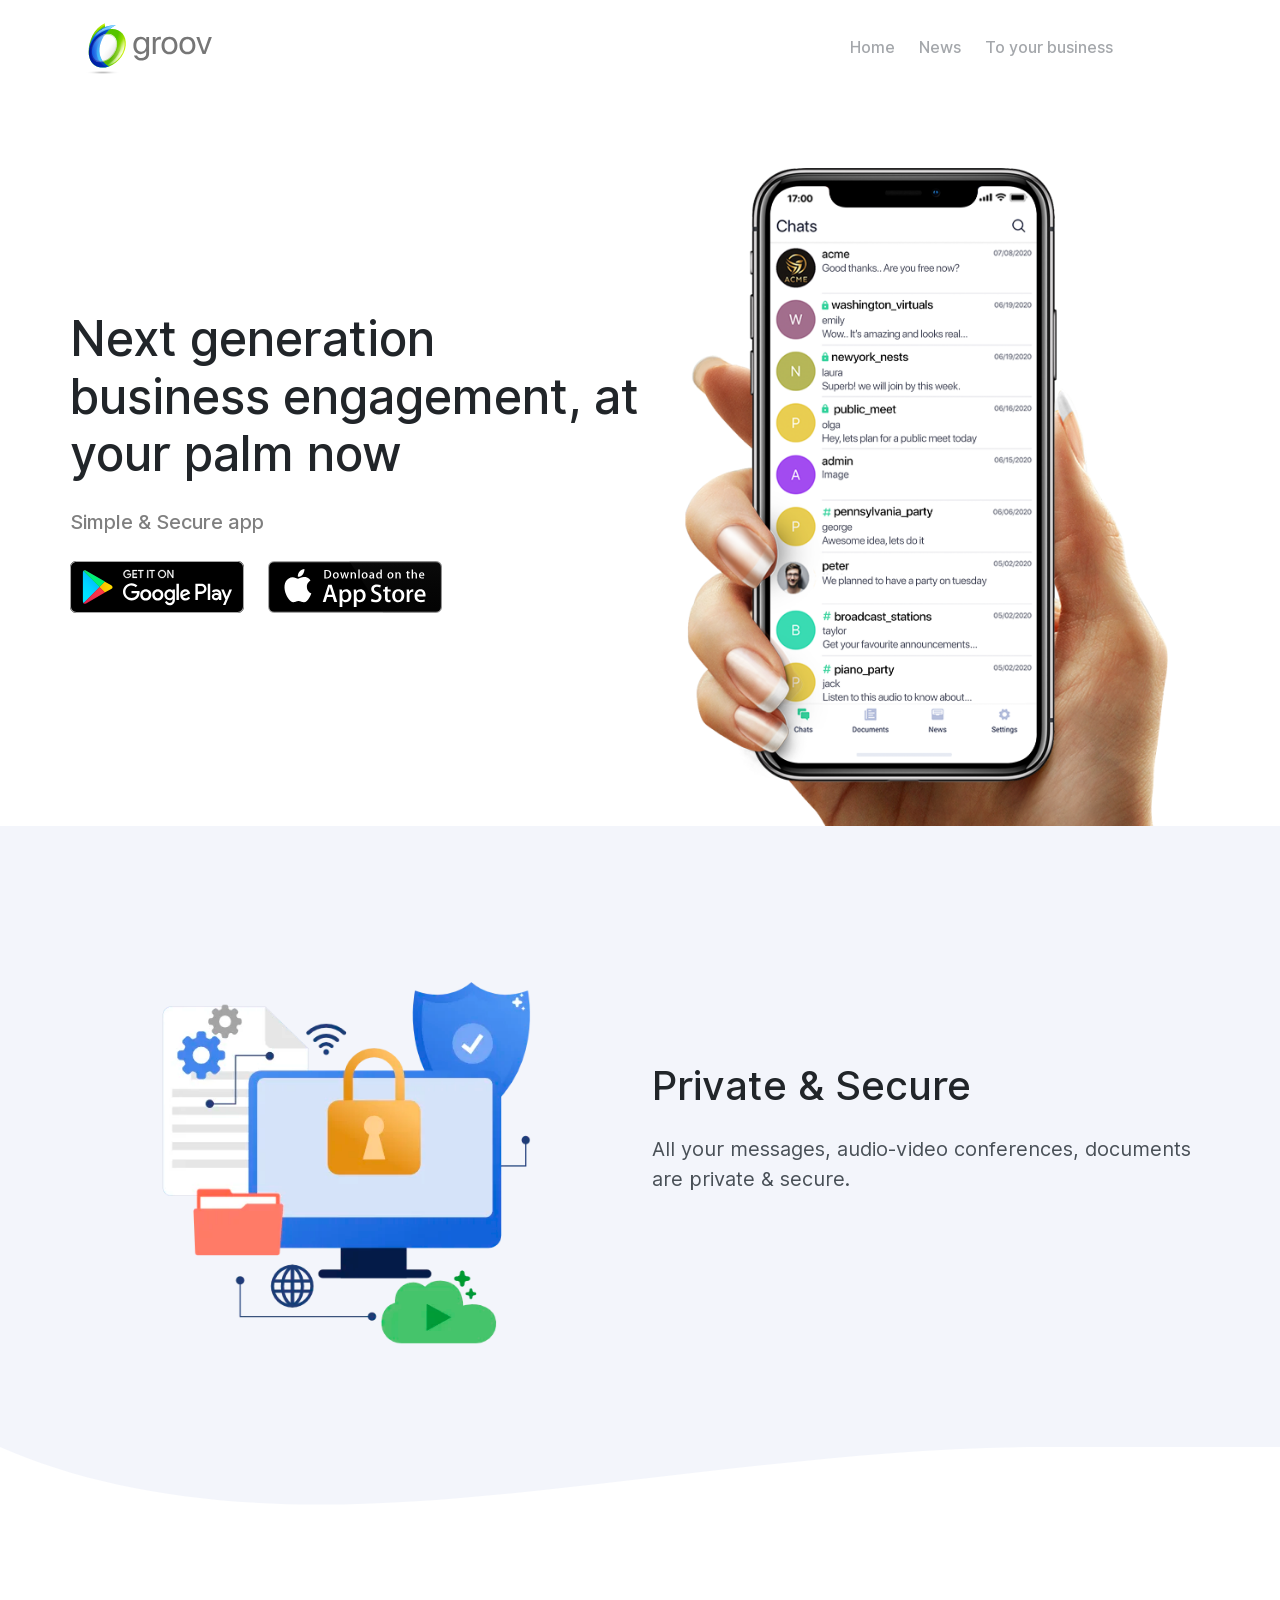
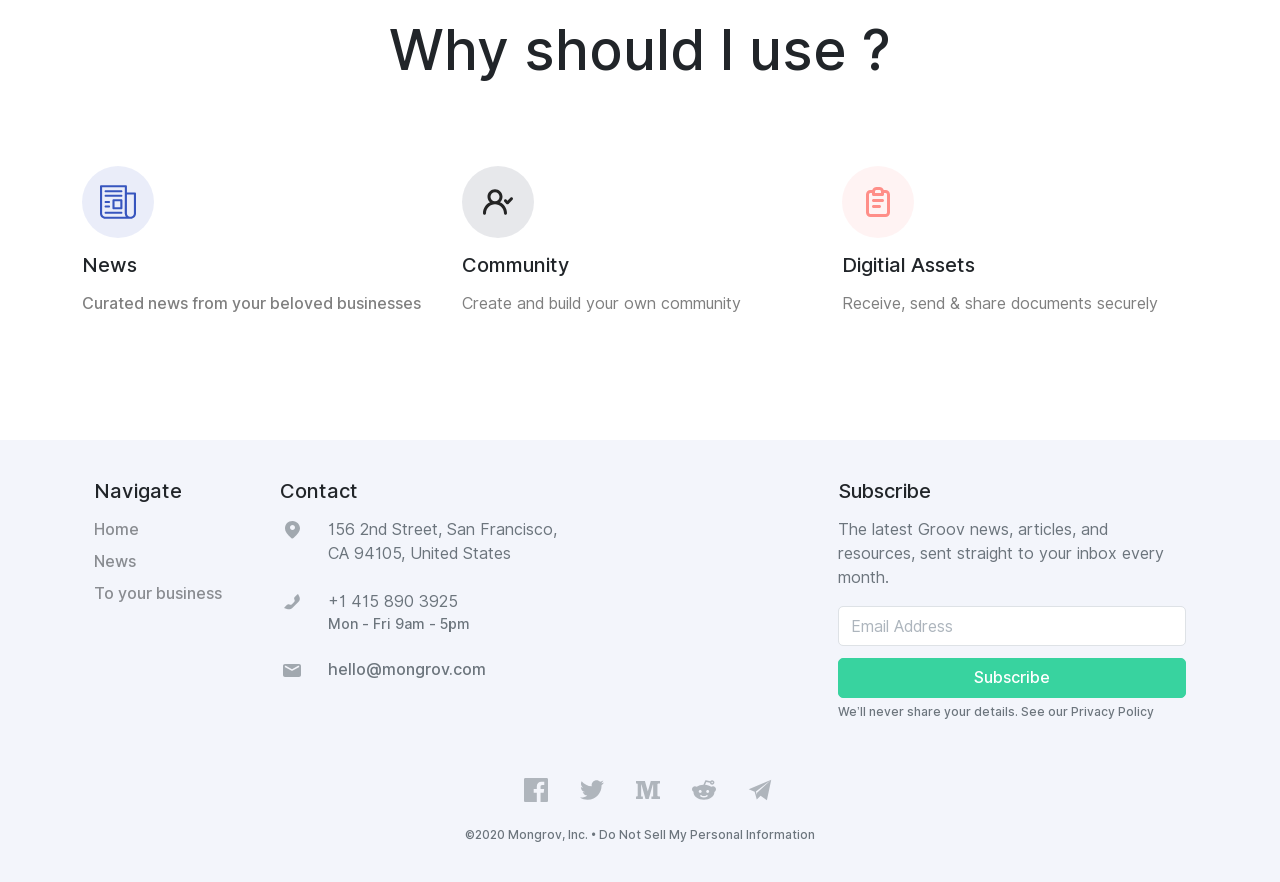
==== index.html @ e35ee46d "Index page - Digital identity and Curated News sec removed 2.Platfor menu changed to To your busines" ====
<!doctype html>
<html lang="en">

  <head>
    <meta charset="utf-8">
    <title>Groov - Home - Power of a safe collaboration space, at your palm now.</title>
    <meta name="viewport" content="width=device-width, initial-scale=1.0">
    <meta name="description" content="Securing your digital assets has never been simpler - Receive, send & share documents, certificates, points with peace of mind">
    <meta name="keywords" content="Personal productivity booster, digital identity, crypto wallet, messenger, security documents, document sharing, blockchain, todos, collaboration, tasks, sms, blockchain technology, messenger app, blockchain wallet, task manager, text app, to do list, message app, bitcoin blockchain, cryptocurrency, secure file sharing, to do list app, collaboration tools, todo list, blockchain app, increase productivity, document security, shared docs, file upload site, blockchain companies, blockchain transaction, blockchain ledger, blockchain tech, sms app, collaboration platform, messengers app, blockchain security, wallet, todo list app, blockchain development, secure document, blockchain platform, personal productivity" />

    <link href="assets/css/loaders/loader-typing.css" rel="stylesheet" type="text/css" media="all" />
    <!-- <link href="assets/css/theme-mobile-app.css" rel="stylesheet" type="text/css" media="all" /> -->
    <link href="assets/css/theme.css" rel="stylesheet" type="text/css" media="all" />
    <link rel="preload" as="font" href="assets/fonts/Inter-UI-upright.var.woff2" type="font/woff2" crossorigin="anonymous">
    <link rel="preload" as="font" href="assets/fonts/Inter-UI.var.woff2" type="font/woff2" crossorigin="anonymous">
    
    <link rel="icon" type="image/png" href="assets/img/groov/favicon.ico">
    <link rel="apple-touch-icon" sizes="180x180" href="assets/img/groov/apple-touch-icon.png">
    <link rel="icon" type="image/png" sizes="32x32" href="assets/img/groov/favicon-32x32.png">
    <link rel="icon" type="image/png" sizes="16x16" href="assets/img/groov/favicon-16x16.png">
    <link rel="icon" type="image/png" sizes="48x48" href="assets/img/groov/favicon-48x48.png">
    <link rel="apple-touch-icon" sizes="57x57" href="assets/img/groov/apple-icon-57x57.png">
    <link rel="apple-touch-icon" sizes="60x60" href="assets/img/groov/apple-icon-60x60.png">
    <link rel="apple-touch-icon" sizes="72x72" href="assets/img/groov/apple-icon-72x72.png">
    <link rel="apple-touch-icon" sizes="76x76" href="assets/img/groov/apple-icon-76x76.png">
    <link rel="apple-touch-icon" sizes="114x114" href="assets/img/groov/apple-icon-114x114.png">
    <link rel="apple-touch-icon" sizes="120x120" href="assets/img/groov/apple-icon-120x120.png">
    <link rel="apple-touch-icon" sizes="144x144" href="assets/img/groov/apple-icon-144x144.png">
    <link rel="apple-touch-icon" sizes="152x152" href="assets/img/groov/apple-icon-152x152.png">
    <link rel="apple-touch-icon" sizes="180x180" href="assets/img/groov/apple-icon-180x180.png">
    <link rel="icon" type="image/png" sizes="192x192"  href="assets/img/groov/android-icon-192x192.png">
    <link rel="icon" type="image/png" sizes="96x96" href="assets/img/groov/favicon-96x96.png">


  </head>
  
  <body>
    <div class="loader">
      <div class="loading-animation"></div>
    </div>
    <div class="navbar-container overflow-hidden ">
      <nav class="navbar navbar-expand-lg justify-content-between navbar-light border-bottom-0 bg-white" data-sticky="top">
        <div class="container">
          <div class="col flex-fill px-0 d-flex justify-content-between">
            <a class="navbar-brand mr-0 fade-page" href="index.html">
              <img src="assets/img/groov/logo.svg" alt="Groov" style="width: 130px;">
            </a>
            <button class="navbar-toggler" type="button" data-toggle="collapse" data-target=".navbar-collapse" aria-expanded="false" aria-label="Toggle navigation">
              <svg class="icon" width="24" height="24" viewBox="0 0 24 24" fill="none" xmlns="http://www.w3.org/2000/svg">
                <path d="M3 17C3 17.5523 3.44772 18 4 18H20C20.5523 18 21 17.5523 21 17V17C21 16.4477 20.5523 16 20 16H4C3.44772 16 3 16.4477 3 17V17ZM3 12C3 12.5523 3.44772 13 4 13H20C20.5523 13 21 12.5523 21 12V12C21 11.4477 20.5523 11 20 11H4C3.44772 11 3 11.4477 3 12V12ZM4 6C3.44772 6 3 6.44772 3 7V7C3 7.55228 3.44772 8 4 8H20C20.5523 8 21 7.55228 21 7V7C21 6.44772 20.5523 6 20 6H4Z"
                fill="#212529" />
              </svg>
            </button>
          </div>
          <div class="collapse navbar-collapse col px-0 px-lg-2 flex-fill">
            <div class="py-2 py-lg-0">
              <ul class="navbar-nav pl-0 pl-md-7 ml-0 ml-md-7">
                <li class="nav-item dropdown">
                  <a href="index.html" class="nav-link dropdown-toggle" data-toggle="dropdown-grid" aria-expanded="false" aria-haspopup="true">Home</a>
                </li>
                <li class="nav-item dropdown">
                  <a href="news.html" class="nav-link dropdown-toggle" data-toggle="dropdown-grid" aria-expanded="false" aria-haspopup="true">News</a>
                </li>
                
                <li class="nav-item dropdown">
                  <a href="https://mongrov.com/" class="nav-link dropdown-toggle" data-toggle="dropdown-grid" aria-expanded="false" aria-haspopup="true">To your business</a>
                </li>
              </ul>
            </div>
          </div>
        </div>
      </nav>
    </div>

    <section class="pb-0 pt-5 pt-lg-6 overflow-hidden">
      <div class="container">
        <div class="row align-items-center justify-content-between text-center text-md-left">
          <div class="col-lg-6 pb-6 px-md-6 px-lg-0">
            <h1 class="fs-3rem">Next generation business engagement, at your palm now</h1>
            <h5 class="text-black-50">Simple & Secure app</h5>
            <div class="row mt-3 play-appstore-cont justify-content-md-start justify-content-center">
                <a class="col-lg-4 col-sm-5 col-5 d-block float-left" href="https://play.google.com/store/apps/details?id=com.mongrov.groov" target="_blank" rel="noopener">
                  <img src="assets/img/groov/google-play-badge.svg" alt="Playstore" title="Playstore">
                </a>
                <a class="col-lg-4 col-sm-5 col-5 d-block float-left" href="https://apps.apple.com/us/app/groov-from-mongrov/id1441249510" target="_blank" rel="noopener">
                  <img src="assets/img/groov/app-store-badge.svg" alt="Appstore" title="Appstore">
                </a>
              </div>
            <!-- <a href="#waiting-list" class="btn btn-primary btn-lg mt-3">Join our waiting list</a> -->
            <!-- <div class="d-flex mt-4">
              <a data-fancybox href="https://www.youtube.com/watch?v=PJj_hZ68uts" class="d-flex align-items-center">
                <span class="btn btn-primary btn-round btn-sm">
                  <svg class="icon" width="24px" height="24px" viewBox="0 0 24 24" version="1.1" xmlns="http://www.w3.org/2000/svg" xmlns:xlink="http://www.w3.org/1999/xlink">
                    <title>Icon For Play</title>
                    <g stroke="none" stroke-width="1" fill="none" fill-rule="evenodd">
                      <rect opacity="0" x="0" y="0" width="24" height="24"></rect>
                      <path d="M9.82866499,18.2771971 L16.5693679,12.3976203 C16.7774696,12.2161036 16.7990211,11.9002555 16.6175044,11.6921539 C16.6029128,11.6754252 16.5872233,11.6596867 16.5705402,11.6450431 L9.82983723,5.72838979 C9.62230202,5.54622572 9.30638833,5.56679309 9.12422426,5.7743283 C9.04415337,5.86555116 9,5.98278612 9,6.10416552 L9,17.9003957 C9,18.1765381 9.22385763,18.4003957 9.5,18.4003957 C9.62084305,18.4003957 9.73759731,18.3566309 9.82866499,18.2771971 Z"
                      fill="#000000"></path>
                    </g>
                  </svg>
                </span>
                <span class="text-small ml-2 text-green">Watch the video</span>
              </a>
            </div> -->
          </div>
          <div class="col-lg-6">
            <div class="row justify-content-center">
              <div class="col-lg-12 col-12 mt-4 mt-lg-0 px-md-4 px-0">
                <img src="assets/img/groov/mobile-app-1.png" alt="Image" data-aos="fade-left">
              </div>
            </div>
          </div>
        </div>
      </div>
    </section>

    <section class="bg-primary-alt has-divider">
      <div class="container">
        <div class="row justify-content-between align-items-center ">
          <!-- Order-2 interchanged -->
          <div class="col-lg-6 col-md-12 order-sm-1">
            <div class="text-center text-lg-left text-md-left">
              <h3 class="h1">Private &amp; Secure</h3>
              <p class="lead">All your messages, audio-video conferences, documents are private & secure.</p>
            </div>
  
          </div>
          <!-- Order-2 interchanged -->
  
          <!-- Order-1 interchanged -->
          <div class="col-lg-6 order-0 aos-init aos-animate" data-aos="fade-right">
            <div class="row justify-content-center">
              <div class="col-lg-11 mb-4 mb-lg-0 mt-4">
                <img src="assets/img/groov/private-secure.webp" alt="Image">
              </div>
            </div>
          </div>
          <!-- Order-1 interchanged -->
        </div>
      </div>
      <div class="divider">
        <svg class="bg-primary-1" width="100%" height="100%" version="1.1" viewbox="0 0 100 100" xmlns="http://www.w3.org/2000/svg" xmlns:xlink="http://www.w3.org/1999/xlink" preserveAspectRatio="none">
          <path d="M0,0 C6.83050094,50 15.1638343,75 25,75 C41.4957514,75 62.4956597,0 81.2456597,0 C93.7456597,0 99.9971065,0 100,0 L100,100 L0,100" fill="#ffffff"></path>
        </svg>
      </div>
    </section>

    
    <section class="overflow-hidden">
      <div class="container">
        <h2 class="display-4 mx-xl-6 text-center">Why should I use ? </h2>
        <div class="row mt-4 pt-5 text-center text-md-left">
            <a href="news.html" class="col-md-4 mb-2" data-aos="fade-up" data-aos-delay="300">
                    <div class="icon-round m-auto ml-md-0 icon bg-primary">
                      <svg class="icon" width="58" height="58" id="Capa_1" enable-background="new 0 0 512 512"  viewBox="0 0 512 512"  xmlns="http://www.w3.org/2000/svg"><g><path d="m497 121h-114v-89c0-8.284-6.716-15-15-15h-353c-8.284 0-15 6.716-15 15v388c0 41.355 33.645 75 75 75h362c41.355 0 75-33.645 75-75v-284c0-8.284-6.716-15-15-15zm-422 344c-24.813 0-45-20.187-45-45v-373h323c0 396.466-.189 374.424.344 380.077 1.304 13.906 6.49 27.019 14.691 37.923zm407-45c0 24.813-20.187 45-45 45-3.366 0-5.695 0-9 0-24.813 0-45-20.187-45-45v-269h99z"/><path d="m304 89h-224c-8.284 0-15 6.716-15 15s6.716 15 15 15h224c8.284 0 15-6.716 15-15s-6.716-15-15-15z"/><path d="m304 153h-224c-8.284 0-15 6.716-15 15s6.716 15 15 15h224c8.284 0 15-6.716 15-15s-6.716-15-15-15z"/><path d="m304 393h-224c-8.284 0-15 6.716-15 15s6.716 15 15 15h224c8.284 0 15-6.716 15-15s-6.716-15-15-15z"/><path d="m304 217h-112c-8.284 0-15 6.716-15 15v112c0 8.284 6.716 15 15 15h112c8.284 0 15-6.716 15-15v-112c0-8.284-6.716-15-15-15zm-15 112h-82v-82h82z"/><path d="m80 271h48c8.284 0 15-6.716 15-15s-6.716-15-15-15h-48c-8.284 0-15 6.716-15 15s6.716 15 15 15z"/><path d="m80 335h48c8.284 0 15-6.716 15-15s-6.716-15-15-15h-48c-8.284 0-15 6.716-15 15s6.716 15 15 15z"/></g></svg>
                    </div>
                    <h5 class="mt-2">News</h5>
                    <p class="text-black-50">
                      Curated news from your beloved businesses
                    </p>
            </a>
          <div class="col-md-4 mb-2" data-aos="fade-up" data-aos-delay="100">
            <div class="icon-round  m-auto ml-md-0 icon bg-primary-3">
                <svg class="icon" width="58" height="58" viewBox="0 0 24 24" version="1.1" xmlns="http://www.w3.org/2000/svg" xmlns:xlink="http://www.w3.org/1999/xlink" xml:space="preserve" xmlns:serif="http://www.serif.com/" style="fill-rule:evenodd;clip-rule:evenodd;stroke-linejoin:round;stroke-miterlimit:1.41421;">
                    <path d="M13.3,12.22C14.379,11.286 15,9.927 15,8.5C15,5.757 12.743,3.5 10,3.5C7.257,3.5 5,5.757 5,8.5C5,9.927 5.621,11.286 6.7,12.22C3.846,13.512 2.003,16.367 2,19.5C2,20.049 2.451,20.5 3,20.5C3.549,20.5 4,20.049 4,19.5C4,16.208 6.708,13.5 10,13.5C13.292,13.5 16,16.208 16,19.5C16,20.049 16.451,20.5 17,20.5C17.549,20.5 18,20.049 18,19.5C17.997,16.367 16.154,13.512 13.3,12.22ZM10,11.5C8.354,11.5 7,10.146 7,8.5C7,6.854 8.354,5.5 10,5.5C11.646,5.5 13,6.854 13,8.5C13,10.146 11.646,11.5 10,11.5ZM21.71,9.13C21.522,8.941 21.267,8.834 21,8.834C20.733,8.834 20.478,8.941 20.29,9.13L18.29,11.13L17.67,10.5C17.482,10.311 17.227,10.204 16.96,10.204C16.693,10.204 16.438,10.311 16.25,10.5C15.865,10.887 15.865,11.523 16.25,11.91L17.59,13.25C17.977,13.635 18.613,13.635 19,13.25L21.67,10.58C21.881,10.39 22.002,10.12 22.002,9.836C22.002,9.571 21.897,9.317 21.71,9.13Z" style="fill:rgb(36, 36, 36);fill-rule:nonzero;"></path>
                  </svg>
            </div>
            <h5 class="mt-2">Community</h5>
            <p class="text-black-50">
                Create and build your own community
            </p>
          </div>
          <div class="col-md-4 mb-2" data-aos="fade-up" data-aos-delay="200">
            <div class="icon-round m-auto ml-md-0 icon bg-primary-2">
              <svg class="icon" width="58" height="58" viewBox="0 0 24 24" version="1.1" xmlns="http://www.w3.org/2000/svg" xmlns:xlink="http://www.w3.org/1999/xlink" xml:space="preserve" xmlns:serif="http://www.serif.com/" style="fill-rule:evenodd;clip-rule:evenodd;stroke-linejoin:round;stroke-miterlimit:1.41421;">
                <path d="M13,14L9,14C8.451,14 8,14.451 8,15C8,15.549 8.451,16 9,16L13,16C13.549,16 14,15.549 14,15C14,14.451 13.549,14 13,14ZM17,4L15.82,4C15.398,2.807 14.265,2.004 13,2L11,2C9.735,2.004 8.602,2.807 8.18,4L7,4C5.354,4 4,5.354 4,7L4,19C4,20.646 5.354,22 7,22L17,22C18.646,22 20,20.646 20,19L20,7C20,5.354 18.646,4 17,4ZM10,5C10,4.451 10.451,4 11,4L13,4C13.549,4 14,4.451 14,5L14,6L10,6L10,5ZM18,19C18,19.549 17.549,20 17,20L7,20C6.451,20 6,19.549 6,19L6,7C6,6.451 6.451,6 7,6L8,6L8,7C8,7.549 8.451,8 9,8L15,8C15.549,8 16,7.549 16,7L16,6L17,6C17.549,6 18,6.451 18,7L18,19ZM15,10L9,10C8.451,10 8,10.451 8,11C8,11.549 8.451,12 9,12L15,12C15.549,12 16,11.549 16,11C16,10.451 15.549,10 15,10Z" style="fill:#FF8E88; fill-rule: nonzero"></path>
              </svg>
            </div>
            <h5 class="mt-2">Digitial Assets</h5>
            <p class="text-black-50">
                Receive, send & share documents securely
            </p>
          </div>
          
        </div>
      </div>
     
    </section>

    <footer class="pb-4 pt-4 bg-primary-alt text-secondary" id="footer">
      <div class="container">
        <div class="row mb-5 mx-auto">
          <div class="col-12 col-lg-3 col-xl-2 mb-4 col-md-6">
            <h5 class="text-dark">Navigate</h5>
            <ul class="nav flex-column">
              <li class="nav-item">
                <a href="index.html" class="nav-link">Home</a>
              </li>
              <li class="nav-item">
                <a href="news.html" class="nav-link">News</a>
              </li>
              <li class="nav-item">
                <a href="https://mongrov.com/" class="nav-link">To your business</a>
              </li>
              
            </ul>
          </div>
          <div class="col-12 col-lg-6 col-md-6 text-justify">
            <h5 class="text-dark">Contact</h5>
            <ul class="list-unstyled">
              <li class="mb-3 d-flex">
                <svg class="icon bg-secondary opacity-60" width="24px" height="24px" viewBox="0 0 24 24" version="1.1" xmlns="http://www.w3.org/2000/svg" xmlns:xlink="http://www.w3.org/1999/xlink">
                  <title>Icon For Marker#1</title>
                  <g stroke="none" stroke-width="1" fill="none" fill-rule="evenodd">
                    <rect opacity="0" x="0" y="0" width="24" height="24"></rect>
                    <path d="M5,10.5 C5,6 8,3 12.5,3 C17,3 20,6.75 20,10.5 C20,12.8325623 17.8236613,16.03566 13.470984,20.1092932 C12.9154018,20.6292577 12.0585054,20.6508331 11.4774555,20.1594925 C7.15915182,16.5078313 5,13.2880005 5,10.5 Z M12.5,12 C13.8807119,12 15,10.8807119 15,9.5 C15,8.11928813 13.8807119,7 12.5,7 C11.1192881,7 10,8.11928813 10,9.5 C10,10.8807119 11.1192881,12 12.5,12 Z" fill="#ff0000" fill-rule="nonzero"></path>
                  </g>
                </svg>
                <div class="ml-3">
                  <span>156 2nd Street, San Francisco,<br>
                    CA 94105, United States</span>
                </div>
              </li>
              <li class="mb-3 d-flex">
                <svg class="icon bg-secondary opacity-60" width="24px" height="24px" viewBox="0 0 24 24" version="1.1" xmlns="http://www.w3.org/2000/svg" xmlns:xlink="http://www.w3.org/1999/xlink">
                  <title>Icon For Call#1</title>
                  <g stroke="none" stroke-width="1" fill="none" fill-rule="evenodd">
                    <rect opacity="0" x="0" y="0" width="24" height="24"></rect>
                    <path d="M11.914857,14.1427403 L14.1188827,11.9387145 C14.7276032,11.329994 14.8785122,10.4000511 14.4935235,9.63007378 L14.3686433,9.38031323 C13.9836546,8.61033591 14.1345636,7.680393 14.7432841,7.07167248 L17.4760882,4.33886839 C17.6713503,4.14360624 17.9879328,4.14360624 18.183195,4.33886839 C18.2211956,4.37686904 18.2528214,4.42074752 18.2768552,4.46881498 L19.3808309,6.67676638 C20.2253855,8.3658756 19.8943345,10.4059034 18.5589765,11.7412615 L12.560151,17.740087 C11.1066115,19.1936265 8.95659008,19.7011777 7.00646221,19.0511351 L4.5919826,18.2463085 C4.33001094,18.1589846 4.18843095,17.8758246 4.27575484,17.613853 C4.30030124,17.5402138 4.34165566,17.4733009 4.39654309,17.4184135 L7.04781491,14.7671417 C7.65653544,14.1584211 8.58647835,14.0075122 9.35645567,14.3925008 L9.60621621,14.5173811 C10.3761935,14.9023698 11.3061364,14.7514608 11.914857,14.1427403 Z" fill="#000000"></path>
                  </g>
                </svg>
                <div class="ml-3">
                  <span>+1 415 890 3925</span>
                  <span class="d-block text-small">Mon - Fri 9am - 5pm</span>
                </div>
              </li>
              <li class="mb-3 d-flex">
                <svg class="icon bg-secondary opacity-60" width="24px" height="24px" viewBox="0 0 24 24" version="1.1" xmlns="http://www.w3.org/2000/svg" xmlns:xlink="http://www.w3.org/1999/xlink">
                  <title>Icon For Mail</title>
                  <g stroke="none" stroke-width="1" fill="none" fill-rule="evenodd">
                    <rect opacity="0" x="0" y="0" width="24" height="24"></rect>
                    <path d="M5,6 L19,6 C20.1045695,6 21,6.8954305 21,8 L21,17 C21,18.1045695 20.1045695,19 19,19 L5,19 C3.8954305,19 3,18.1045695 3,17 L3,8 C3,6.8954305 3.8954305,6 5,6 Z M18.1444251,7.83964668 L12,11.1481833 L5.85557487,7.83964668 C5.4908718,7.6432681 5.03602525,7.77972206 4.83964668,8.14442513 C4.6432681,8.5091282 4.77972206,8.96397475 5.14442513,9.16035332 L11.6444251,12.6603533 C11.8664074,12.7798822 12.1335926,12.7798822 12.3555749,12.6603533 L18.8555749,9.16035332 C19.2202779,8.96397475 19.3567319,8.5091282 19.1603533,8.14442513 C18.9639747,7.77972206 18.5091282,7.6432681 18.1444251,7.83964668 Z" fill="#000000"></path>
                  </g>
                </svg>
                <div class="ml-3">
                  <a href="mailto:hello@mongrov.com" class="text-secondary">hello@mongrov.com</a>
                </div>
              </li>
            </ul>
          </div>
          <div class="col-lg-5 col-md-6 col-xl-4 mt-3 mt-lg-0">
            <h5 class="text-dark">Subscribe</h5>
            <p>The latest Groov news, articles, and resources, sent straight to your inbox every month.</p>
            <form action="https://formspree.io/hello@mongrov.com" method="POST">
              <div class="form-row">
                <div class="col-12">
                  <input type="email" class="form-control mb-2" placeholder="Email Address" name="mi_subscribe_email" required="">
                </div>
                <div class="col-12">
                  <div class="d-none alert alert-success" role="alert" data-success-message="">
                    Thanks, a member of our team will be in touch shortly.
                  </div>
                  <div class="d-none alert alert-danger" role="alert" data-error-message="">
                    Please fill all fields correctly.
                  </div>
                  <!-- <div data-recaptcha data-sitekey="INSERT_YOUR_RECAPTCHA_V2_SITEKEY_HERE" data-size="invisible" data-badge="bottomleft">
                    </div> -->
                  <button type="submit" class="btn btn-primary btn-loading btn-block" data-loading-text="Sending">
                    <svg class="icon" width="24px" height="24px" viewBox="0 0 24 24" version="1.1" xmlns="http://www.w3.org/2000/svg" xmlns:xlink="http://www.w3.org/1999/xlink">
                      <title>Icon For Loading</title>
                      <g stroke="none" stroke-width="1" fill="none" fill-rule="evenodd">
                        <g>
                          <polygon points="0 0 24 0 24 24 0 24" opacity="0"></polygon>
                        </g>
                        <path d="M12,4 L12,6 C8.6862915,6 6,8.6862915 6,12 C6,15.3137085 8.6862915,18 12,18 C15.3137085,18 18,15.3137085 18,12 C18,10.9603196 17.7360885,9.96126435 17.2402578,9.07513926 L18.9856052,8.09853149 C19.6473536,9.28117708 20,10.6161442 20,12 C20,16.418278 16.418278,20 12,20 C7.581722,20 4,16.418278 4,12 C4,7.581722 7.581722,4 12,4 Z" fill="#000000" fill-rule="nonzero" transform="translate(12.000000, 12.000000) scale(-1, 1) translate(-12.000000, -12.000000) ">
                        </path>
                      </g>
                    </svg>
                    <span>Subscribe</span>
                  </button>
                </div>
              </div>
            </form>
            <small class=" form-text">We’ll never share your details. See our <a class="text-secondary" target="_blank" href="https://mongrov.com/privacy.html">Privacy Policy</a>
            </small>
  
          </div>
        </div>
        <div class="row justify-content-center mb-2">
          <div class="col-auto">
            <ul class="nav">
              <li class="nav-item">
                  <a href="https://www.facebook.com/GroovOs" target="_blank" class="nav-link">
                    <svg class="icon bg-secondary" role="img" viewBox="0 0 24 24" xmlns="http://www.w3.org/2000/svg">
                      <title>Facebook icon</title>
                      <path d="M22.676 0H1.324C.593 0 0 .593 0 1.324v21.352C0 23.408.593 24 1.324 24h11.494v-9.294H9.689v-3.621h3.129V8.41c0-3.099 1.894-4.785 4.659-4.785 1.325 0 2.464.097 2.796.141v3.24h-1.921c-1.5 0-1.792.721-1.792 1.771v2.311h3.584l-.465 3.63H16.56V24h6.115c.733 0 1.325-.592 1.325-1.324V1.324C24 .593 23.408 0 22.676 0"></path>
                    </svg>
                  </a>
                </li>
            <li class="nav-item">
              <a href="https://twitter.com/groovos" target="_blank" class="nav-link">
                <svg class="icon bg-secondary" role="img" viewBox="0 0 24 24" xmlns="http://www.w3.org/2000/svg">
                  <title>Twitter icon</title>
                  <path d="M23.954 4.569c-.885.389-1.83.654-2.825.775 1.014-.611 1.794-1.574 2.163-2.723-.951.555-2.005.959-3.127 1.184-.896-.959-2.173-1.559-3.591-1.559-2.717 0-4.92 2.203-4.92 4.917 0 .39.045.765.127 1.124C7.691 8.094 4.066 6.13 1.64 3.161c-.427.722-.666 1.561-.666 2.475 0 1.71.87 3.213 2.188 4.096-.807-.026-1.566-.248-2.228-.616v.061c0 2.385 1.693 4.374 3.946 4.827-.413.111-.849.171-1.296.171-.314 0-.615-.03-.916-.086.631 1.953 2.445 3.377 4.604 3.417-1.68 1.319-3.809 2.105-6.102 2.105-.39 0-.779-.023-1.17-.067 2.189 1.394 4.768 2.209 7.557 2.209 9.054 0 13.999-7.496 13.999-13.986 0-.209 0-.42-.015-.63.961-.689 1.8-1.56 2.46-2.548l-.047-.02z"></path>
                </svg>
              </a>
            </li>
            <li class="nav-item">
              <a href="https://medium.com/groov" target="_blank" class="nav-link">
                  <svg class="icon bg-secondary" version="1.1" id="Capa_1" xmlns="http://www.w3.org/2000/svg" xmlns:xlink="http://www.w3.org/1999/xlink" x="0px" y="0px" viewBox="0 0 483.86 483.86" style="enable-background:new 0 0 483.86 483.86;" xml:space="preserve">
               <g>
                 <path d="M483.86,112.345h-26.699c-6.952,0-25.143,7.552-25.143,13.981v233.467c0,6.445,18.191,11.729,25.143,11.729h26.699v51.835
                   H311.052v-51.835h34.57V129.615h-6.016L256.42,423.356h-64.406l-82.11-293.741h-6.219v241.906h34.555v51.835H0v-51.835h19.173
                   c7.527,0,15.383-5.283,15.383-11.729V126.326c0-6.43-7.855-13.981-15.383-13.981H0V60.504h179.155l58.496,207.342h1.574
                   l59.073-207.342H483.86V112.345z"></path>
               </g>
               </svg>
              </a>
            </li>
            <li class="nav-item">
              <a href="https://www.reddit.com/user/Groov_os" target="_blank" class="nav-link">
                <svg class="icon bg-secondary" version="1.1" id="Capa_1" x="0px" y="0px" viewBox="0 0 514.24 514.24" style="enable-background:new 0 0 514.24 514.24;" xml:space="preserve">
             <g>
               <g>
                 <polygon points="176,289.089 176,289.121 192,289.121 		"></polygon>
               </g>
             </g>
             <g>
               <g>
                 <polygon points="336,289.089 336,289.121 352,289.121 		"></polygon>
               </g>
             </g>
             <g>
               <g>
                 <path d="M514.24,241.121c0-35.296-28.704-64-64-64c-14.112,0-27.52,4.608-38.464,12.96c-35.712-24.8-82.496-39.584-132.256-43.328
                   l26.848-62.976l78.112,18.24c2.496,24.16,22.72,43.104,47.52,43.104c26.464,0,48-21.536,48-48s-21.536-48-48-48
                   c-16.768,0-31.52,8.672-40.096,21.76l-91.296-21.344c-7.744-1.76-15.328,2.176-18.4,9.312l-37.12,87.04
                   c-53.728,1.856-104.928,16.992-143.584,43.36C90.976,181.441,77.92,177.121,64,177.121c-35.296,0-64,28.704-64,64
                   c0,23.392,12.768,44.544,32.352,55.392c-0.256,2.816-0.352,5.696-0.352,8.608c0,88.224,100.48,160,224,160
                   c123.488,0,224-71.776,224-160c0-2.496-0.096-4.96-0.256-7.424C500.608,287.073,514.24,265.409,514.24,241.121z M432,81.121
                   c8.8,0,16,7.168,16,16c0,8.832-7.2,16-16,16s-16-7.168-16-16C416,88.289,423.2,81.121,432,81.121z M144,289.121
                   c0-17.632,14.368-32,32-32s32,14.368,32,32c0,17.664-14.368,32-32,32S144,306.785,144,289.121z M329.888,395.265
                   c-22.08,15.968-48,23.968-73.888,23.968s-51.808-8-73.888-23.968c-7.168-5.184-8.768-15.2-3.584-22.336s15.2-8.736,22.336-3.584
                   c32.992,23.84,77.28,23.904,110.272,0c7.136-5.152,17.12-3.616,22.336,3.584C338.656,380.097,337.024,390.081,329.888,395.265z
                    M336,321.121c-17.664,0-32-14.336-32-32c0-17.632,14.336-32,32-32s32,14.368,32,32C368,306.785,353.664,321.121,336,321.121z"></path>
               </g>
             </g>
             </svg>
              </a>
            </li>
            <li class="nav-item">
              <a href="https://t.me/GroovOne" target="_blank" class="nav-link pr-0">
                <svg class="icon bg-secondary" viewBox="-21 -51 682.66669 682" xmlns="http://www.w3.org/2000/svg"><path d="m640-1.667969-640 272.039063 167.777344 66.585937 59.726562 224.507813 109.976563-106.558594 178.917969 123.570312zm-403.78125 367.402344-6.457031 58.535156-24.800781-93.234375 435.039062-332.703125zm0 0"></path></svg>
              </a>
            </li>
            
          </ul>
          </div>
        </div>
        <div class="row justify-content-center">
          <div class="col col-md-auto text-center">
            <small class="text-secondary">©2020 <a class="text-secondary" href="https://mongrov.com">Mongrov, Inc.</a>
              •
              <a class="text-secondary" href="do-not-sell-my-personal-information.html">Do Not Sell My Personal Information</a>
            </small>
          </div>
        </div>
      </div>
    </footer>
    <!-- <a href="#" class="btn back-to-top btn-primary btn-round" data-smooth-scroll data-aos="fade-up" data-aos-anchor="section:last-of-type" data-aos-mirror="true" data-aos-once="false">
      <svg class="icon" width="24px" height="24px" viewBox="0 0 24 24" version="1.1" xmlns="http://www.w3.org/2000/svg" xmlns:xlink="http://www.w3.org/1999/xlink">
        <title>Icon For Arrow-up</title>
        <g stroke="none" stroke-width="1" fill="none" fill-rule="evenodd">
          <polygon points="0 0 24 0 24 24 0 24" opacity="0"></polygon>
          <rect fill="#000000" x="11" y="5" width="2" height="14" rx="1"></rect>
          <path d="M6.70710678,12.7071068 C6.31658249,13.0976311 5.68341751,13.0976311 5.29289322,12.7071068 C4.90236893,12.3165825 4.90236893,11.6834175 5.29289322,11.2928932 L11.2928932,5.29289322 C11.6714722,4.91431428 12.2810586,4.90106866 12.6757246,5.26284586 L18.6757246,10.7628459 C19.0828436,11.1360383 19.1103465,11.7686056 18.7371541,12.1757246 C18.3639617,12.5828436 17.7313944,12.6103465 17.3242754,12.2371541 L12.0300757,7.38413782 L6.70710678,12.7071068 Z"
          fill="#000000" fill-rule="nonzero"></path>
        </g>
      </svg>
    </a> -->
    <!-- Required vendor scripts (Do not remove) -->
    <script type="text/javascript" src="assets/js/jquery.min.js"></script>
    <script type="text/javascript" src="assets/js/popper.min.js"></script>
    <script type="text/javascript" src="assets/js/bootstrap.js"></script>

    <!-- Optional Vendor Scripts (Remove the plugin script here and comment initializer script out of index.js if site does not use that feature) -->

    <!-- AOS (Animate On Scroll - animates elements into view while scrolling down) -->
    <script type="text/javascript" src="assets/js/aos.js"></script>
    <!-- Clipboard (copies content from browser into OS clipboard) -->
    <script type="text/javascript" src="assets/js/clipboard.js"></script>
    <!-- Fancybox (handles image and video lightbox and galleries) -->
    <script type="text/javascript" src="assets/js/jquery.fancybox.min.js"></script>
    <!-- Flickity (handles touch enabled carousels and sliders) -->
    <script type="text/javascript" src="assets/js/flickity.pkgd.min.js"></script>
    <!-- Ion rangeSlider (flexible and pretty range slider elements) -->
    <script type="text/javascript" src="assets/js/ion.rangeSlider.min.js"></script>
    <!-- Isotope (masonry layouts and filtering) -->
    <script type="text/javascript" src="assets/js/isotope.pkgd.min.js"></script>
    <!-- jarallax (parallax effect and video backgrounds) -->
    <script type="text/javascript" src="assets/js/jarallax.min.js"></script>
    <script type="text/javascript" src="assets/js/jarallax-video.min.js"></script>
    <script type="text/javascript" src="assets/js/jarallax-element.min.js"></script>
    <!-- jQuery Countdown (displays countdown text to a specified date) -->
    <script type="text/javascript" src="assets/js/jquery.countdown.min.js"></script>
    <!-- jQuery smartWizard facilitates steppable wizard content -->
    <script type="text/javascript" src="assets/js/jquery.smartWizard.min.js"></script>
    <!-- Plyr (unified player for Video, Audio, Vimeo and Youtube) -->
    <script type="text/javascript" src="assets/js/plyr.polyfilled.min.js"></script>
    <!-- Prism (displays formatted code boxes) -->
    <script type="text/javascript" src="assets/js/prism.js"></script>
    <!-- ScrollMonitor (manages events for elements scrolling in and out of view) -->
    <script type="text/javascript" src="assets/js/scrollMonitor.js"></script>
    <!-- Smooth scroll (animation to links in-page)-->
    <script type="text/javascript" src="assets/js/smooth-scroll.polyfills.min.js"></script>
    <!-- TwitterFetcher (displays a feed of tweets from a specified account)-->
    <script type="text/javascript" src="assets/js/twitterFetcher_min.js"></script>
    <!-- Typed text (animated typing effect)-->
    <script type="text/javascript" src="assets/js/typed.min.js"></script>
    <!-- Required theme scripts (Do not remove) -->
    <script type="text/javascript" src="assets/js/theme.js"></script>
    <!-- Removes page load animation when window is finished loading -->
    <script type="text/javascript">
      window.addEventListener("load", function () {
        document.querySelector('body').classList.add('loaded');
      });
    </script>

    <!-- Global site tag (gtag.js) - Google Analytics -->
    <script async src="https://www.googletagmanager.com/gtag/js?id=UA-113300163-3"></script>
    <script>
      window.dataLayer = window.dataLayer || [];
      function gtag(){dataLayer.push(arguments);}
      gtag('js', new Date());

      gtag('config', 'UA-113300163-3');
    </script>

<!-- <script type="text/javascript" src="//downloads.mailchimp.com/js/signup-forms/popup/unique-methods/embed.js" data-dojo-config="usePlainJson: true, isDebug: false"></script><script type="text/javascript">window.dojoRequire(["mojo/signup-forms/Loader"], function(L) { L.start({"baseUrl":"mc.us20.list-manage.com","uuid":"e9cba8f684ab66ca4c9982d38","lid":"be18b29623","uniqueMethods":true}) })</script> -->

  <!-- Start of Livechat Script -->
  <script type="text/javascript">
    (function (w, d, s, u) {
      w.RocketChat = function (c) {
        w.RocketChat._.push(c)
      };
      w.RocketChat._ = [];
      w.RocketChat.url = u;
      var h = d.getElementsByTagName(s)[0],
        j = d.createElement(s);
      j.async = true;
      j.src = 'https://corp.mongrov.com/livechat/rocketchat-livechat.min.js?_=201903270000';
      h.parentNode.insertBefore(j, h);
    })(window, document, 'script', 'https://corp.mongrov.com/livechat');
  </script>
  <!-- End of Livechat Script -->

  </body>

</html>
---- assets/css/loaders/loader-typing.css ----
/* Common Loader CSS */

@keyframes hideLoader{
    0%{ width: 100%; height: 100%; }
    100%{ width: 0; height: 0; }
}
body > div.loader{
        position: fixed;
        background: white;
        width: 100%;
        height: 100%;
        z-index: 1071;
        opacity: 0;
        transition: opacity .5s ease;
        overflow: hidden;
        pointer-events: none;
        display: flex;
        align-items: center;
        justify-content: center;
    }
    body:not(.loaded) > div.loader{
        opacity: 1;
    }
    body:not(.loaded){
        overflow: hidden;
    }
body.loaded > div.loader{
    animation: hideLoader .5s linear .5s forwards;
}

/* Typing Animation */
.loading-animation {
  width: 6px;
  height: 6px;
  border-radius: 50%;
  animation: typing 1s linear infinite alternate;
  position: relative;
  left: -12px;
}

@keyframes typing {
  0% {
    background-color: rgba(100,100,100, 1);
    box-shadow: 12px 0px 0px 0px rgba(100,100,100, 0.2),
      24px 0px 0px 0px rgba(100,100,100, 0.2);
  }

  25% {
    background-color: rgba(100,100,100, 0.4);
    box-shadow: 12px 0px 0px 0px rgba(100,100,100, 2),
      24px 0px 0px 0px rgba(100,100,100, 0.2);
  }

  75% {
    background-color: rgba(100,100,100, 0.4);
    box-shadow: 12px 0px 0px 0px rgba(100,100,100, 0.2),
      24px 0px 0px 0px rgba(100,100,100, 1);
  }
}
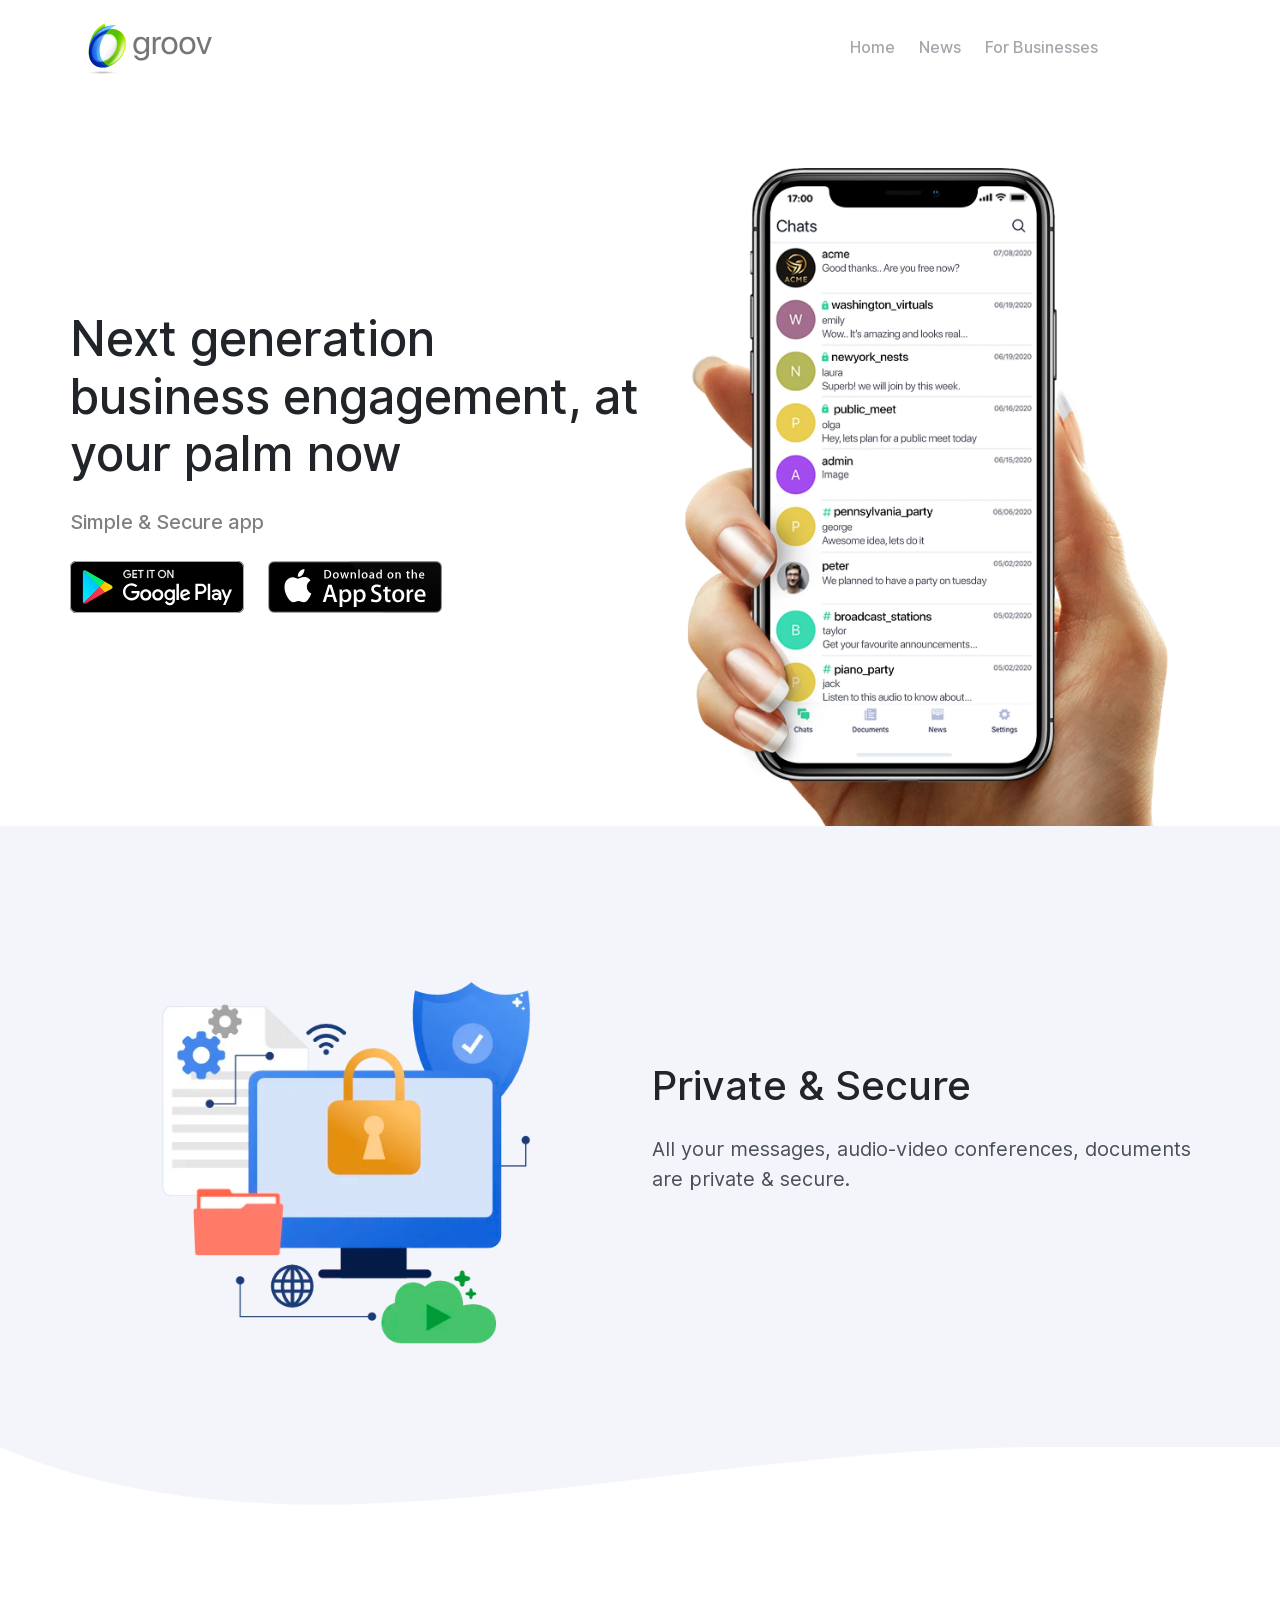
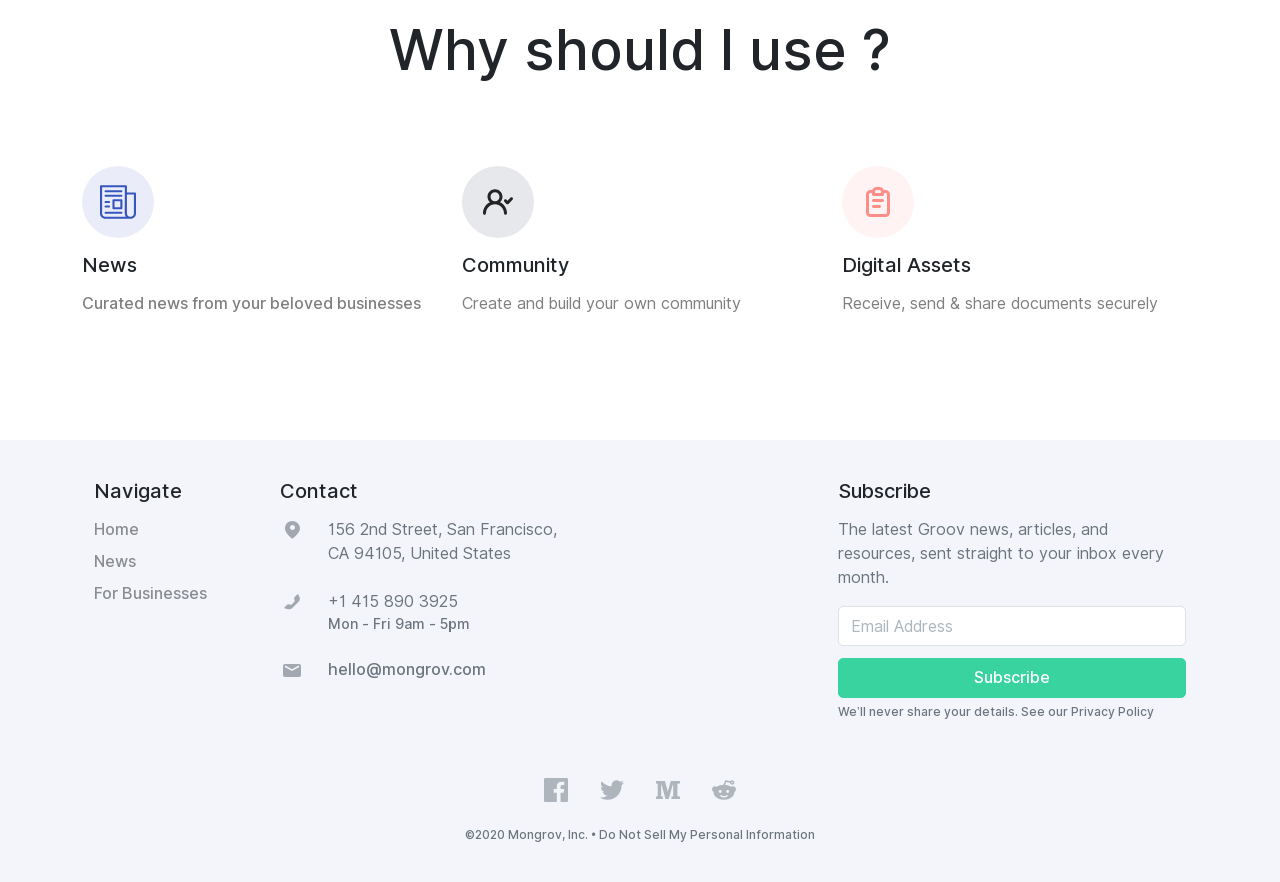
==== commit 890fde42: "Menu name changed , Light house speed optimized" ====
--- a/index.html
+++ b/index.html
@@ -63,7 +63,7 @@
                 </li>
                 
                 <li class="nav-item dropdown">
-                  <a href="https://mongrov.com/" class="nav-link dropdown-toggle" data-toggle="dropdown-grid" aria-expanded="false" aria-haspopup="true">To your business</a>
+                  <a href="https://mongrov.com/" class="nav-link dropdown-toggle" data-toggle="dropdown-grid" aria-expanded="false" aria-haspopup="true">For Businesses</a>
                 </li>
               </ul>
             </div>
@@ -106,7 +106,7 @@
           <div class="col-lg-6">
             <div class="row justify-content-center">
               <div class="col-lg-12 col-12 mt-4 mt-lg-0 px-md-4 px-0">
-                <img src="assets/img/groov/mobile-app-1.png" alt="Image" data-aos="fade-left">
+                <img src="assets/img/groov/mobile-app-1.webp" alt="Image" data-aos="fade-left">
               </div>
             </div>
           </div>
@@ -176,7 +176,7 @@
                 <path d="M13,14L9,14C8.451,14 8,14.451 8,15C8,15.549 8.451,16 9,16L13,16C13.549,16 14,15.549 14,15C14,14.451 13.549,14 13,14ZM17,4L15.82,4C15.398,2.807 14.265,2.004 13,2L11,2C9.735,2.004 8.602,2.807 8.18,4L7,4C5.354,4 4,5.354 4,7L4,19C4,20.646 5.354,22 7,22L17,22C18.646,22 20,20.646 20,19L20,7C20,5.354 18.646,4 17,4ZM10,5C10,4.451 10.451,4 11,4L13,4C13.549,4 14,4.451 14,5L14,6L10,6L10,5ZM18,19C18,19.549 17.549,20 17,20L7,20C6.451,20 6,19.549 6,19L6,7C6,6.451 6.451,6 7,6L8,6L8,7C8,7.549 8.451,8 9,8L15,8C15.549,8 16,7.549 16,7L16,6L17,6C17.549,6 18,6.451 18,7L18,19ZM15,10L9,10C8.451,10 8,10.451 8,11C8,11.549 8.451,12 9,12L15,12C15.549,12 16,11.549 16,11C16,10.451 15.549,10 15,10Z" style="fill:#FF8E88; fill-rule: nonzero"></path>
               </svg>
             </div>
-            <h5 class="mt-2">Digitial Assets</h5>
+            <h5 class="mt-2">Digital Assets</h5>
             <p class="text-black-50">
                 Receive, send & share documents securely
             </p>
@@ -200,7 +200,7 @@
                 <a href="news.html" class="nav-link">News</a>
               </li>
               <li class="nav-item">
-                <a href="https://mongrov.com/" class="nav-link">To your business</a>
+                <a href="https://mongrov.com/" class="nav-link">For Businesses</a>
               </li>
               
             </ul>
@@ -348,11 +348,11 @@
              </svg>
               </a>
             </li>
-            <li class="nav-item">
+            <!-- <li class="nav-item">
               <a href="https://t.me/GroovOne" target="_blank" class="nav-link pr-0">
                 <svg class="icon bg-secondary" viewBox="-21 -51 682.66669 682" xmlns="http://www.w3.org/2000/svg"><path d="m640-1.667969-640 272.039063 167.777344 66.585937 59.726562 224.507813 109.976563-106.558594 178.917969 123.570312zm-403.78125 367.402344-6.457031 58.535156-24.800781-93.234375 435.039062-332.703125zm0 0"></path></svg>
               </a>
-            </li>
+            </li> -->
             
           </ul>
           </div>
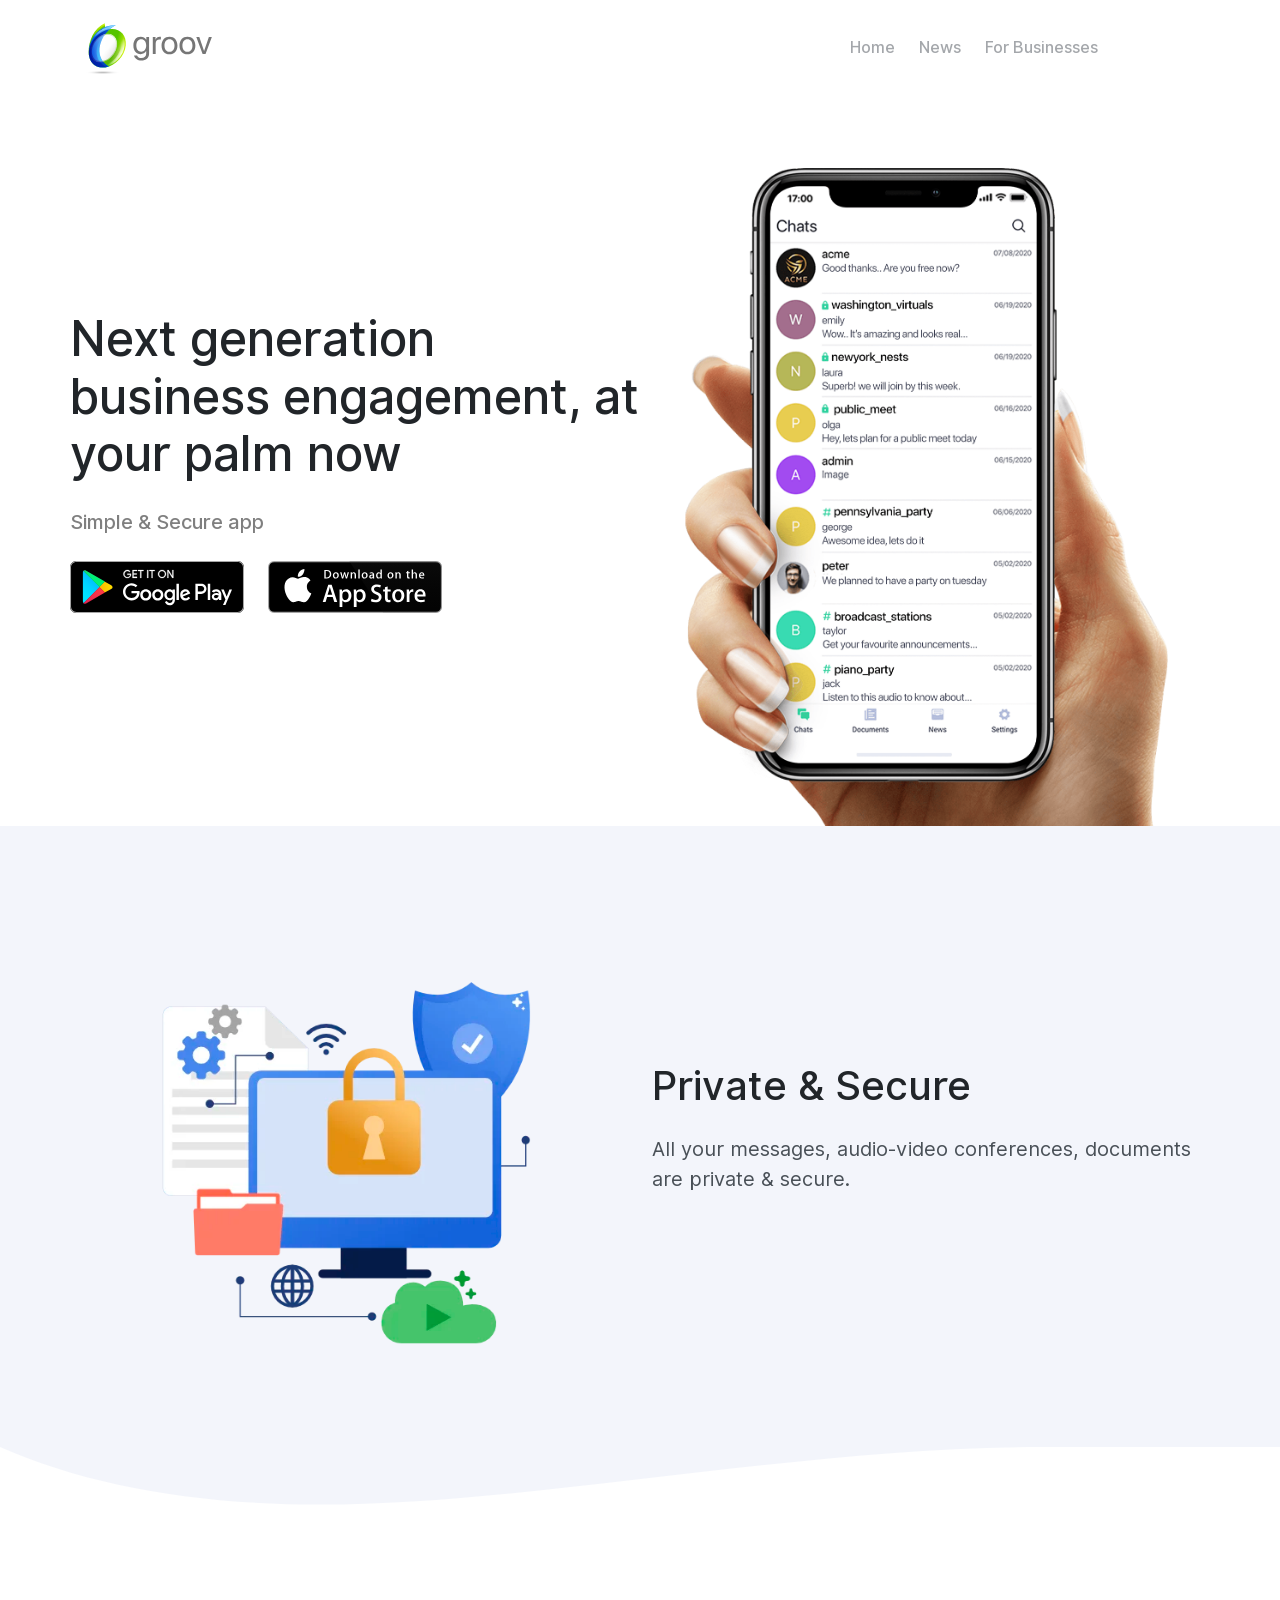
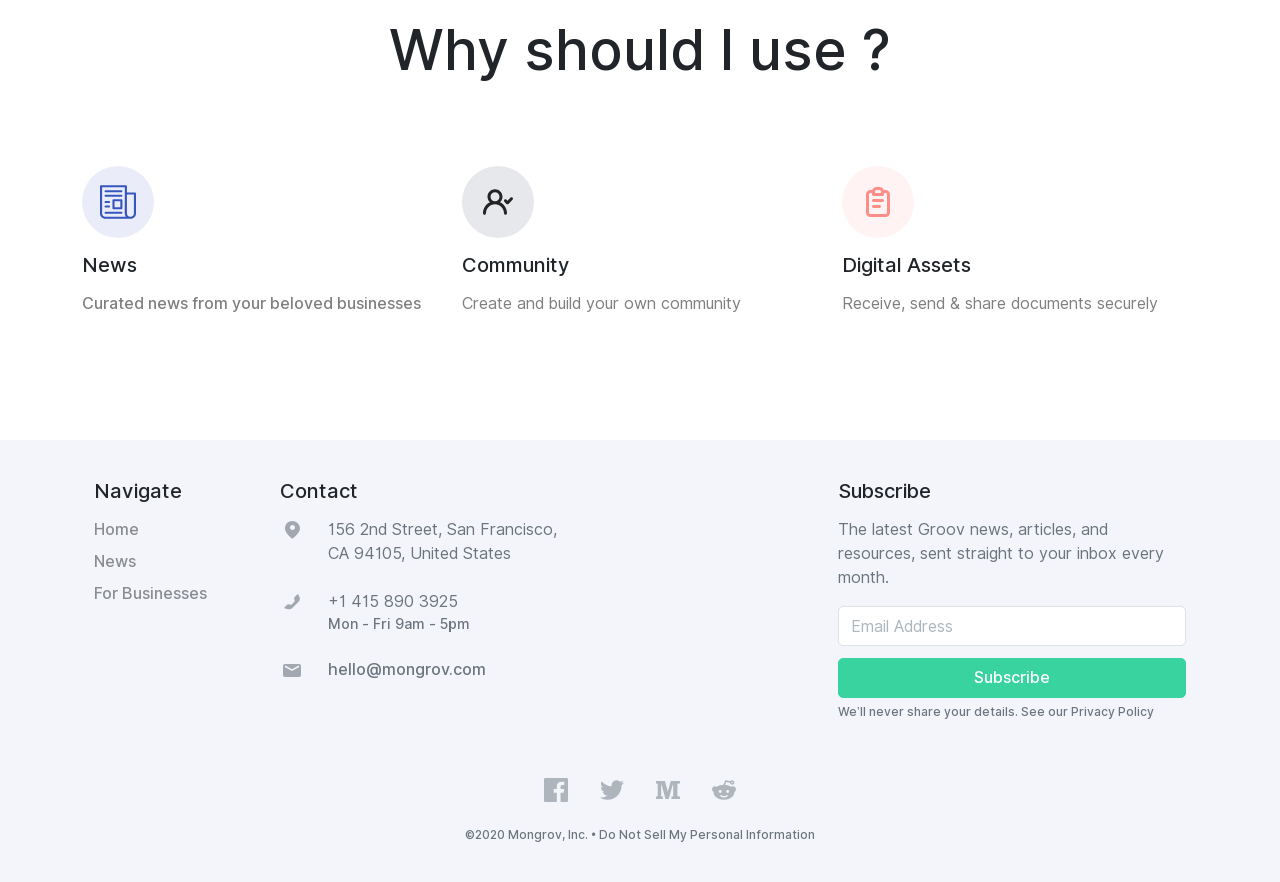
==== commit c6211aa8: "Webp images are converted to svg images" ====
--- a/index.html
+++ b/index.html
@@ -106,7 +106,7 @@
           <div class="col-lg-6">
             <div class="row justify-content-center">
               <div class="col-lg-12 col-12 mt-4 mt-lg-0 px-md-4 px-0">
-                <img src="assets/img/groov/mobile-app-1.webp" alt="Image" data-aos="fade-left">
+                <img src="assets/img/groov/mobile-app-1.png" alt="Image" data-aos="fade-left">
               </div>
             </div>
           </div>
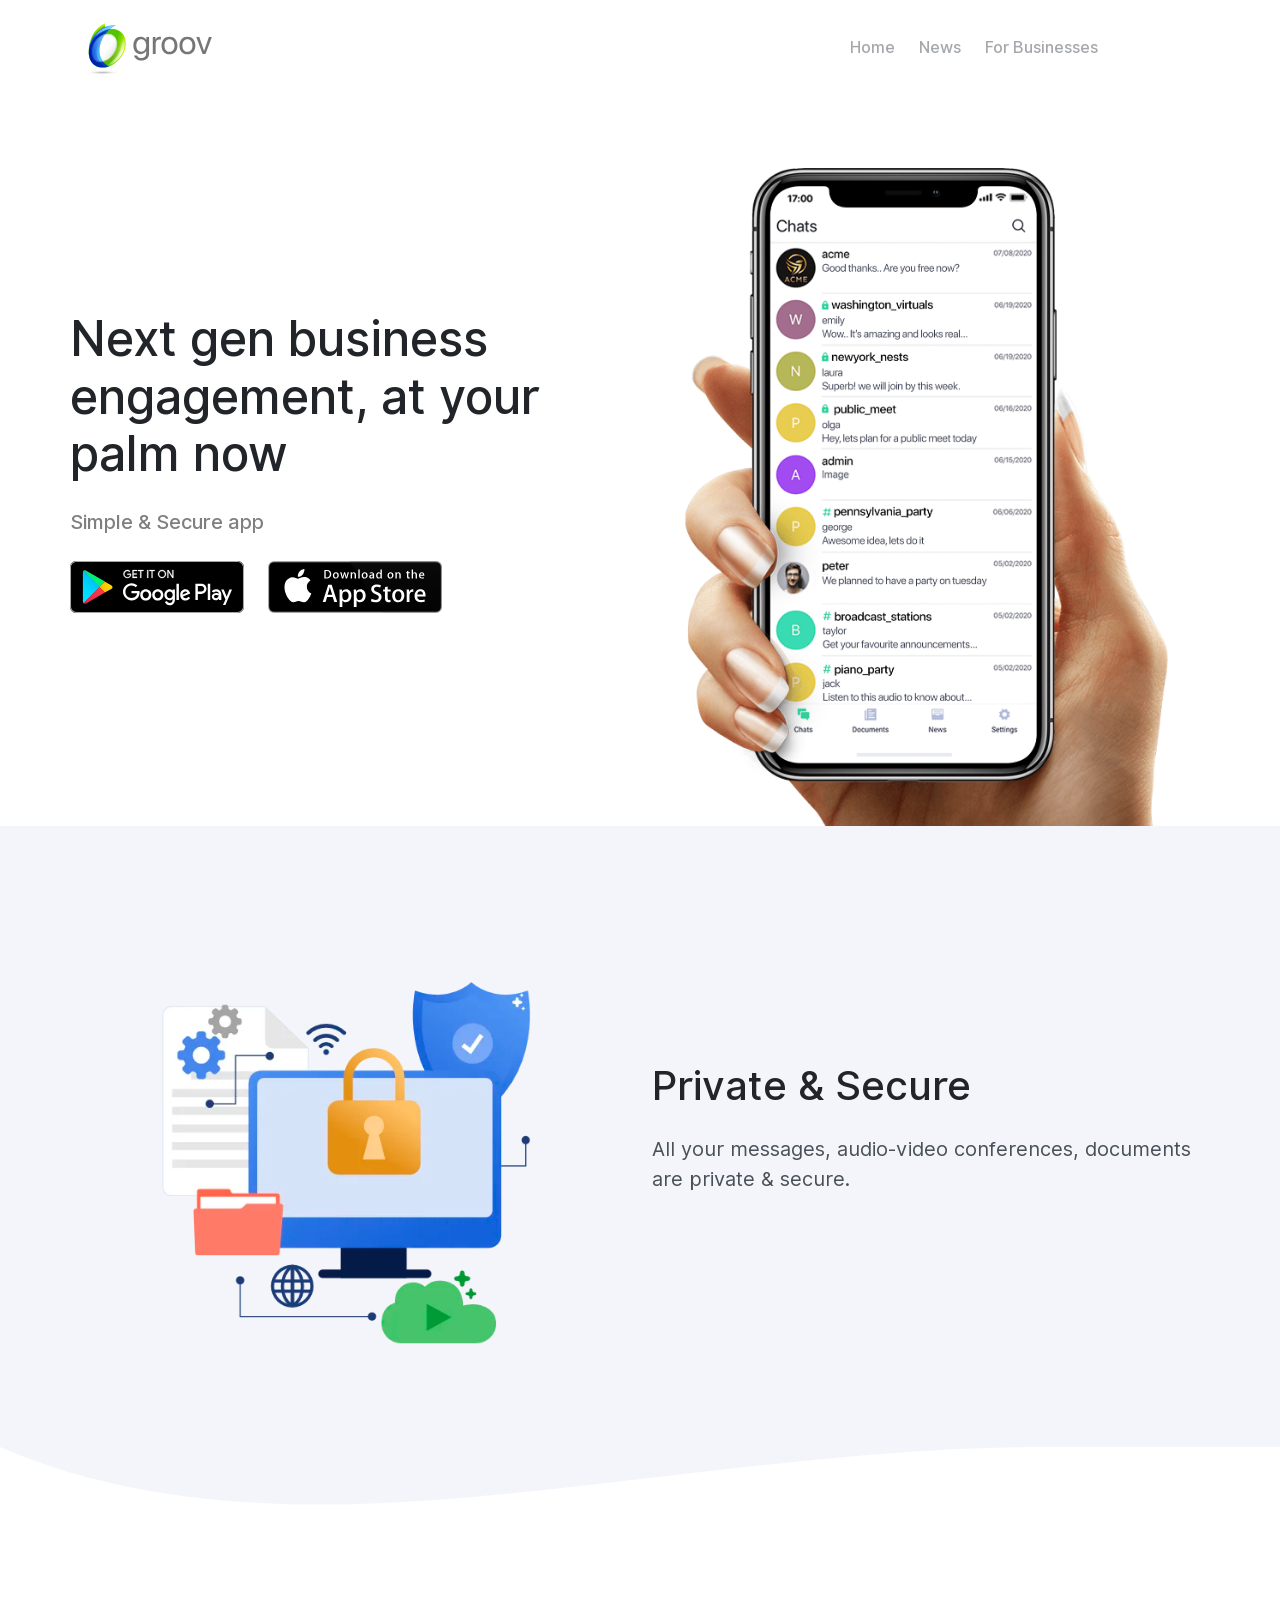
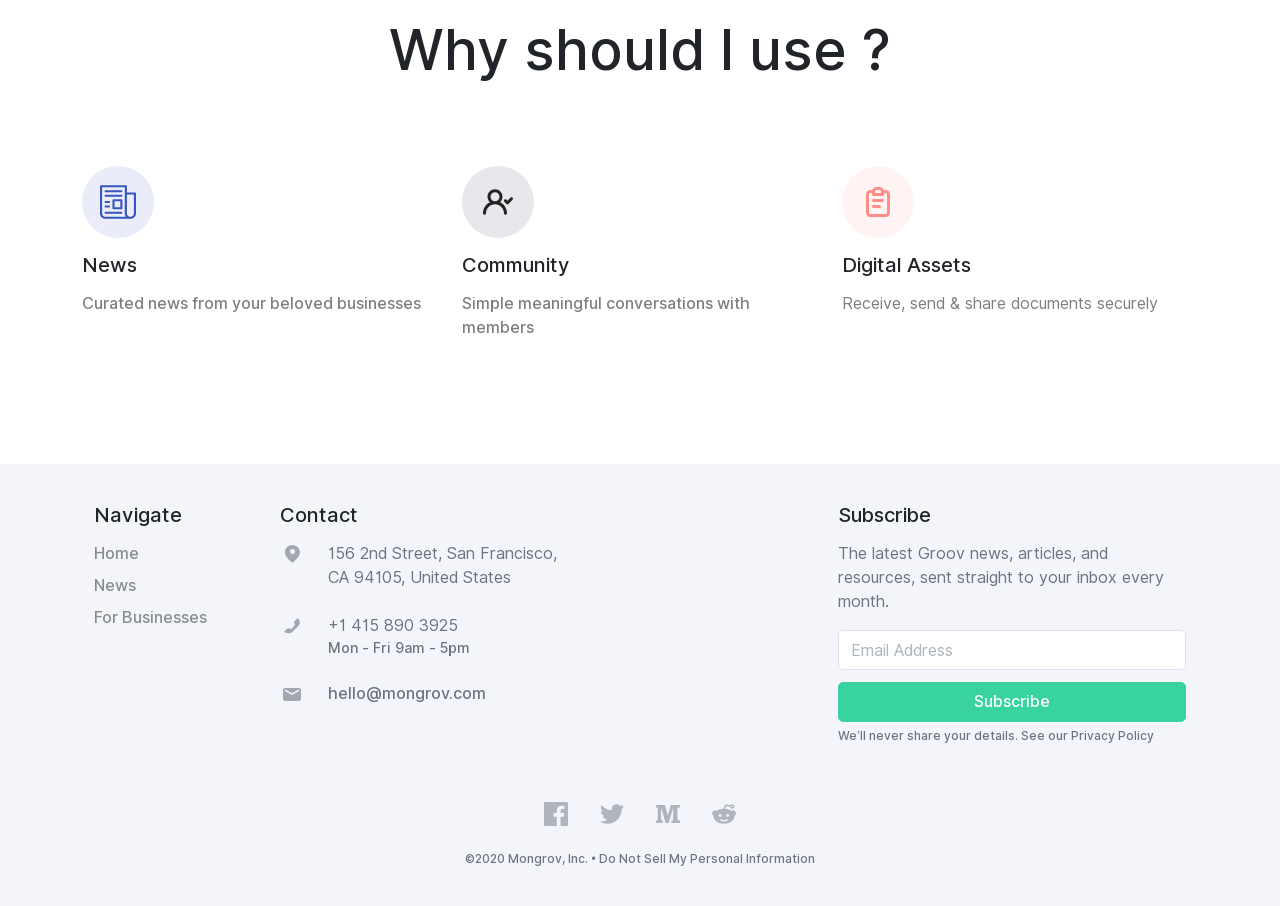
==== commit 513c75df: "Index page and For business page are updated" ====
--- a/index.html
+++ b/index.html
@@ -6,7 +6,7 @@
     <title>Groov - Home - Power of a safe collaboration space, at your palm now.</title>
     <meta name="viewport" content="width=device-width, initial-scale=1.0">
     <meta name="description" content="Securing your digital assets has never been simpler - Receive, send & share documents, certificates, points with peace of mind">
-    <meta name="keywords" content="Personal productivity booster, digital identity, crypto wallet, messenger, security documents, document sharing, blockchain, todos, collaboration, tasks, sms, blockchain technology, messenger app, blockchain wallet, task manager, text app, to do list, message app, bitcoin blockchain, cryptocurrency, secure file sharing, to do list app, collaboration tools, todo list, blockchain app, increase productivity, document security, shared docs, file upload site, blockchain companies, blockchain transaction, blockchain ledger, blockchain tech, sms app, collaboration platform, messengers app, blockchain security, wallet, todo list app, blockchain development, secure document, blockchain platform, personal productivity" />
+    <meta name="keywords" content="best collaboration apps,best mobile wallet crypto,best team collaboration apps,best wallet for crypto,client engagement strategies,cloud based collaboration tools,cloud based collaboration,collaboration,applications,collaboration products,collaboration tool,collaborative document,collaborative productivity application,collaborative site,communication and collaboration tools,community engagement,consumer engagement marketing,content collaboration system,crypto wallet,cryptocurrency wallet list,customer engagement,customer engagement analytics,customer engagement process,design collaboration tools,digital currency wallet,engagement platform,free collaboration apps,free crypto wallet,increase customer engagement,mobile app engagement,most secure crypto wallet,network collaboration tools,online community engagement,online cryptocurrency wallet,online customer engagement,online document collaboration,online team collaboration,online wallet crypto,open source crypto wallet,polls,project collaboration apps,real time document collaboration,rewards,secure crypto wallet,secure document exchange,security document,the best crypto wallet,video collaboration app,web based collaboration tools,web collaboration tools,work collaboration tools,workplace collaboration tools,digital identity,document sharing,document security,messenger app,chat app,shared docs" />
 
     <link href="assets/css/loaders/loader-typing.css" rel="stylesheet" type="text/css" media="all" />
     <!-- <link href="assets/css/theme-mobile-app.css" rel="stylesheet" type="text/css" media="all" /> -->
@@ -63,7 +63,7 @@
                 </li>
                 
                 <li class="nav-item dropdown">
-                  <a href="https://mongrov.com/" class="nav-link dropdown-toggle" data-toggle="dropdown-grid" aria-expanded="false" aria-haspopup="true">For Businesses</a>
+                  <a href="for-businesses.html" class="nav-link dropdown-toggle" data-toggle="dropdown-grid" aria-expanded="false" aria-haspopup="true">For Businesses</a>
                 </li>
               </ul>
             </div>
@@ -76,7 +76,7 @@
       <div class="container">
         <div class="row align-items-center justify-content-between text-center text-md-left">
           <div class="col-lg-6 pb-6 px-md-6 px-lg-0">
-            <h1 class="fs-3rem">Next generation business engagement, at your palm now</h1>
+            <h1 class="fs-3rem">Next gen business engagement, at your palm now</h1>
             <h5 class="text-black-50">Simple & Secure app</h5>
             <div class="row mt-3 play-appstore-cont justify-content-md-start justify-content-center">
                 <a class="col-lg-4 col-sm-5 col-5 d-block float-left" href="https://play.google.com/store/apps/details?id=com.mongrov.groov" target="_blank" rel="noopener">
@@ -159,7 +159,7 @@
                       Curated news from your beloved businesses
                     </p>
             </a>
-          <div class="col-md-4 mb-2" data-aos="fade-up" data-aos-delay="100">
+          <a href="for-users.html" class="col-md-4 mb-2" data-aos="fade-up" data-aos-delay="100">
             <div class="icon-round  m-auto ml-md-0 icon bg-primary-3">
                 <svg class="icon" width="58" height="58" viewBox="0 0 24 24" version="1.1" xmlns="http://www.w3.org/2000/svg" xmlns:xlink="http://www.w3.org/1999/xlink" xml:space="preserve" xmlns:serif="http://www.serif.com/" style="fill-rule:evenodd;clip-rule:evenodd;stroke-linejoin:round;stroke-miterlimit:1.41421;">
                     <path d="M13.3,12.22C14.379,11.286 15,9.927 15,8.5C15,5.757 12.743,3.5 10,3.5C7.257,3.5 5,5.757 5,8.5C5,9.927 5.621,11.286 6.7,12.22C3.846,13.512 2.003,16.367 2,19.5C2,20.049 2.451,20.5 3,20.5C3.549,20.5 4,20.049 4,19.5C4,16.208 6.708,13.5 10,13.5C13.292,13.5 16,16.208 16,19.5C16,20.049 16.451,20.5 17,20.5C17.549,20.5 18,20.049 18,19.5C17.997,16.367 16.154,13.512 13.3,12.22ZM10,11.5C8.354,11.5 7,10.146 7,8.5C7,6.854 8.354,5.5 10,5.5C11.646,5.5 13,6.854 13,8.5C13,10.146 11.646,11.5 10,11.5ZM21.71,9.13C21.522,8.941 21.267,8.834 21,8.834C20.733,8.834 20.478,8.941 20.29,9.13L18.29,11.13L17.67,10.5C17.482,10.311 17.227,10.204 16.96,10.204C16.693,10.204 16.438,10.311 16.25,10.5C15.865,10.887 15.865,11.523 16.25,11.91L17.59,13.25C17.977,13.635 18.613,13.635 19,13.25L21.67,10.58C21.881,10.39 22.002,10.12 22.002,9.836C22.002,9.571 21.897,9.317 21.71,9.13Z" style="fill:rgb(36, 36, 36);fill-rule:nonzero;"></path>
@@ -167,9 +167,9 @@
             </div>
             <h5 class="mt-2">Community</h5>
             <p class="text-black-50">
-                Create and build your own community
+              Simple meaningful conversations with members
             </p>
-          </div>
+          </a>
           <div class="col-md-4 mb-2" data-aos="fade-up" data-aos-delay="200">
             <div class="icon-round m-auto ml-md-0 icon bg-primary-2">
               <svg class="icon" width="58" height="58" viewBox="0 0 24 24" version="1.1" xmlns="http://www.w3.org/2000/svg" xmlns:xlink="http://www.w3.org/1999/xlink" xml:space="preserve" xmlns:serif="http://www.serif.com/" style="fill-rule:evenodd;clip-rule:evenodd;stroke-linejoin:round;stroke-miterlimit:1.41421;">
@@ -200,7 +200,7 @@
                 <a href="news.html" class="nav-link">News</a>
               </li>
               <li class="nav-item">
-                <a href="https://mongrov.com/" class="nav-link">For Businesses</a>
+                <a href="for-businesses.html" class="nav-link">For Businesses</a>
               </li>
               
             </ul>
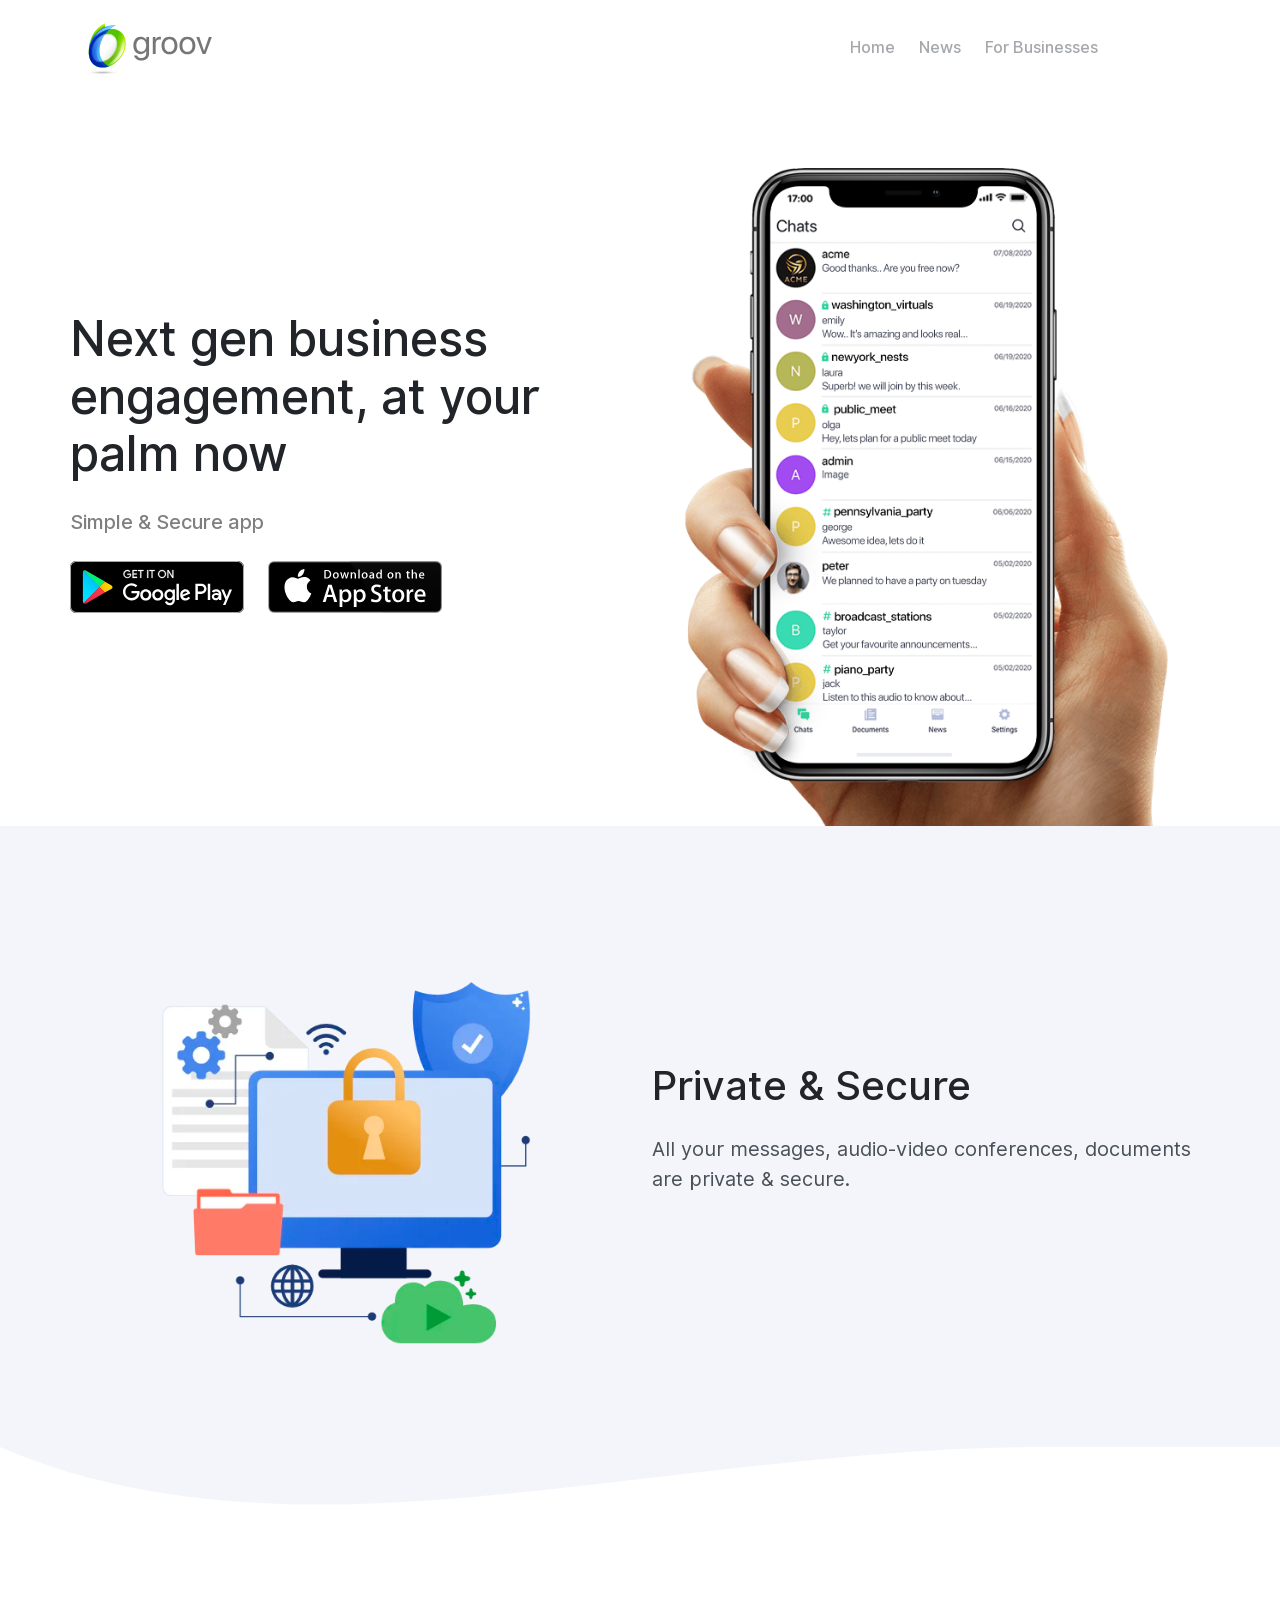
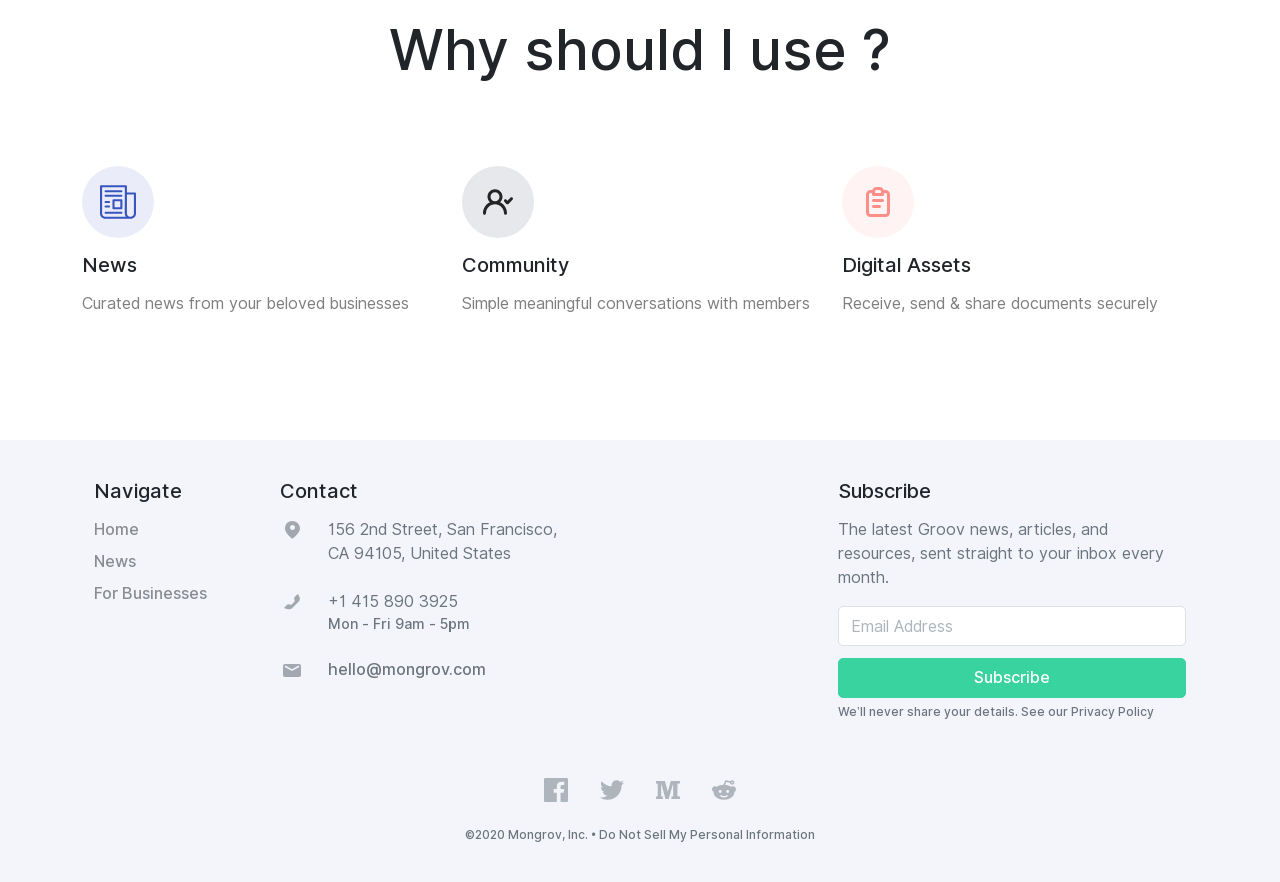
==== commit 87b021d9: "For business screenshots are updated" ====
--- a/index.html
+++ b/index.html
@@ -150,7 +150,7 @@
       <div class="container">
         <h2 class="display-4 mx-xl-6 text-center">Why should I use ? </h2>
         <div class="row mt-4 pt-5 text-center text-md-left">
-            <a href="news.html" class="col-md-4 mb-2" data-aos="fade-up" data-aos-delay="300">
+            <div class="col-md-4 mb-2" data-aos="fade-up" data-aos-delay="300">
                     <div class="icon-round m-auto ml-md-0 icon bg-primary">
                       <svg class="icon" width="58" height="58" id="Capa_1" enable-background="new 0 0 512 512"  viewBox="0 0 512 512"  xmlns="http://www.w3.org/2000/svg"><g><path d="m497 121h-114v-89c0-8.284-6.716-15-15-15h-353c-8.284 0-15 6.716-15 15v388c0 41.355 33.645 75 75 75h362c41.355 0 75-33.645 75-75v-284c0-8.284-6.716-15-15-15zm-422 344c-24.813 0-45-20.187-45-45v-373h323c0 396.466-.189 374.424.344 380.077 1.304 13.906 6.49 27.019 14.691 37.923zm407-45c0 24.813-20.187 45-45 45-3.366 0-5.695 0-9 0-24.813 0-45-20.187-45-45v-269h99z"/><path d="m304 89h-224c-8.284 0-15 6.716-15 15s6.716 15 15 15h224c8.284 0 15-6.716 15-15s-6.716-15-15-15z"/><path d="m304 153h-224c-8.284 0-15 6.716-15 15s6.716 15 15 15h224c8.284 0 15-6.716 15-15s-6.716-15-15-15z"/><path d="m304 393h-224c-8.284 0-15 6.716-15 15s6.716 15 15 15h224c8.284 0 15-6.716 15-15s-6.716-15-15-15z"/><path d="m304 217h-112c-8.284 0-15 6.716-15 15v112c0 8.284 6.716 15 15 15h112c8.284 0 15-6.716 15-15v-112c0-8.284-6.716-15-15-15zm-15 112h-82v-82h82z"/><path d="m80 271h48c8.284 0 15-6.716 15-15s-6.716-15-15-15h-48c-8.284 0-15 6.716-15 15s6.716 15 15 15z"/><path d="m80 335h48c8.284 0 15-6.716 15-15s-6.716-15-15-15h-48c-8.284 0-15 6.716-15 15s6.716 15 15 15z"/></g></svg>
                     </div>
@@ -158,8 +158,8 @@
                     <p class="text-black-50">
                       Curated news from your beloved businesses
                     </p>
-            </a>
-          <a href="for-users.html" class="col-md-4 mb-2" data-aos="fade-up" data-aos-delay="100">
+            </div>
+          <div class="col-md-4 mb-2" data-aos="fade-up" data-aos-delay="100">
             <div class="icon-round  m-auto ml-md-0 icon bg-primary-3">
                 <svg class="icon" width="58" height="58" viewBox="0 0 24 24" version="1.1" xmlns="http://www.w3.org/2000/svg" xmlns:xlink="http://www.w3.org/1999/xlink" xml:space="preserve" xmlns:serif="http://www.serif.com/" style="fill-rule:evenodd;clip-rule:evenodd;stroke-linejoin:round;stroke-miterlimit:1.41421;">
                     <path d="M13.3,12.22C14.379,11.286 15,9.927 15,8.5C15,5.757 12.743,3.5 10,3.5C7.257,3.5 5,5.757 5,8.5C5,9.927 5.621,11.286 6.7,12.22C3.846,13.512 2.003,16.367 2,19.5C2,20.049 2.451,20.5 3,20.5C3.549,20.5 4,20.049 4,19.5C4,16.208 6.708,13.5 10,13.5C13.292,13.5 16,16.208 16,19.5C16,20.049 16.451,20.5 17,20.5C17.549,20.5 18,20.049 18,19.5C17.997,16.367 16.154,13.512 13.3,12.22ZM10,11.5C8.354,11.5 7,10.146 7,8.5C7,6.854 8.354,5.5 10,5.5C11.646,5.5 13,6.854 13,8.5C13,10.146 11.646,11.5 10,11.5ZM21.71,9.13C21.522,8.941 21.267,8.834 21,8.834C20.733,8.834 20.478,8.941 20.29,9.13L18.29,11.13L17.67,10.5C17.482,10.311 17.227,10.204 16.96,10.204C16.693,10.204 16.438,10.311 16.25,10.5C15.865,10.887 15.865,11.523 16.25,11.91L17.59,13.25C17.977,13.635 18.613,13.635 19,13.25L21.67,10.58C21.881,10.39 22.002,10.12 22.002,9.836C22.002,9.571 21.897,9.317 21.71,9.13Z" style="fill:rgb(36, 36, 36);fill-rule:nonzero;"></path>
@@ -169,7 +169,7 @@
             <p class="text-black-50">
               Simple meaningful conversations with members
             </p>
-          </a>
+          </div>
           <div class="col-md-4 mb-2" data-aos="fade-up" data-aos-delay="200">
             <div class="icon-round m-auto ml-md-0 icon bg-primary-2">
               <svg class="icon" width="58" height="58" viewBox="0 0 24 24" version="1.1" xmlns="http://www.w3.org/2000/svg" xmlns:xlink="http://www.w3.org/1999/xlink" xml:space="preserve" xmlns:serif="http://www.serif.com/" style="fill-rule:evenodd;clip-rule:evenodd;stroke-linejoin:round;stroke-miterlimit:1.41421;">
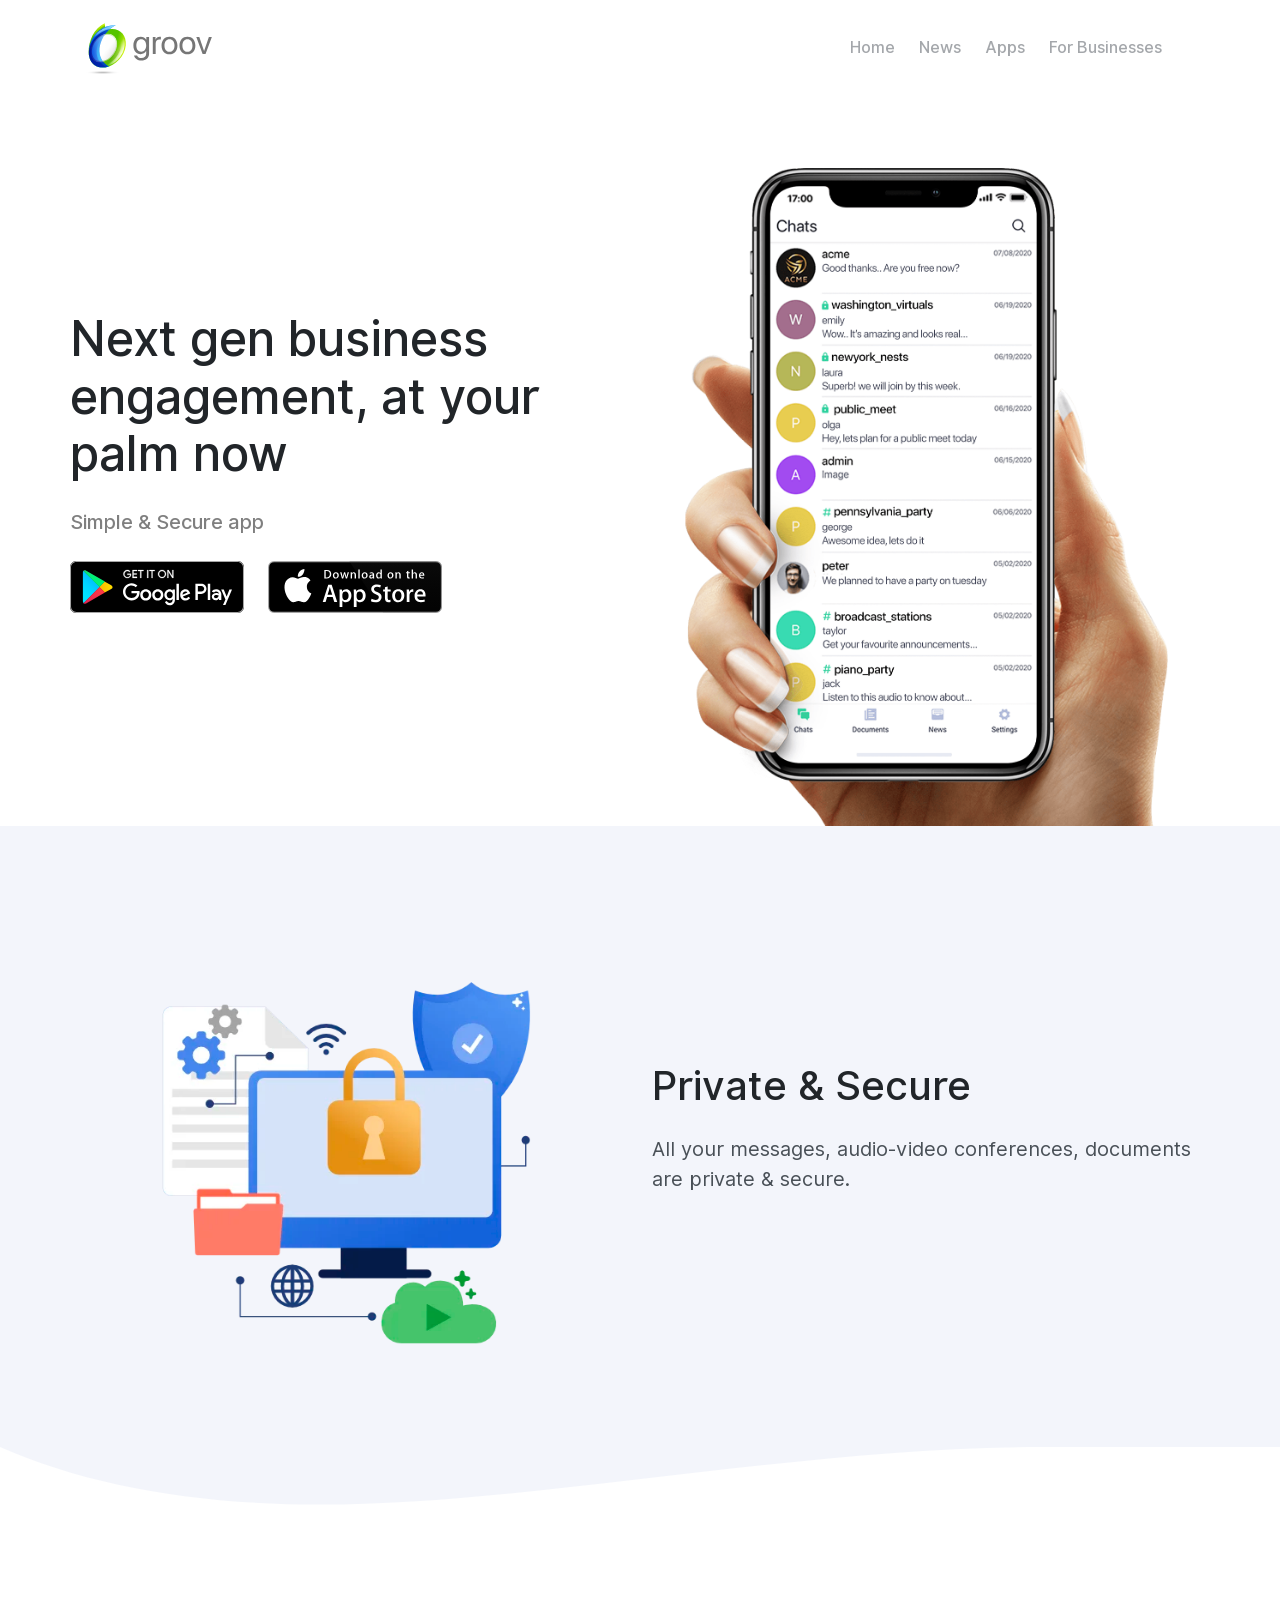
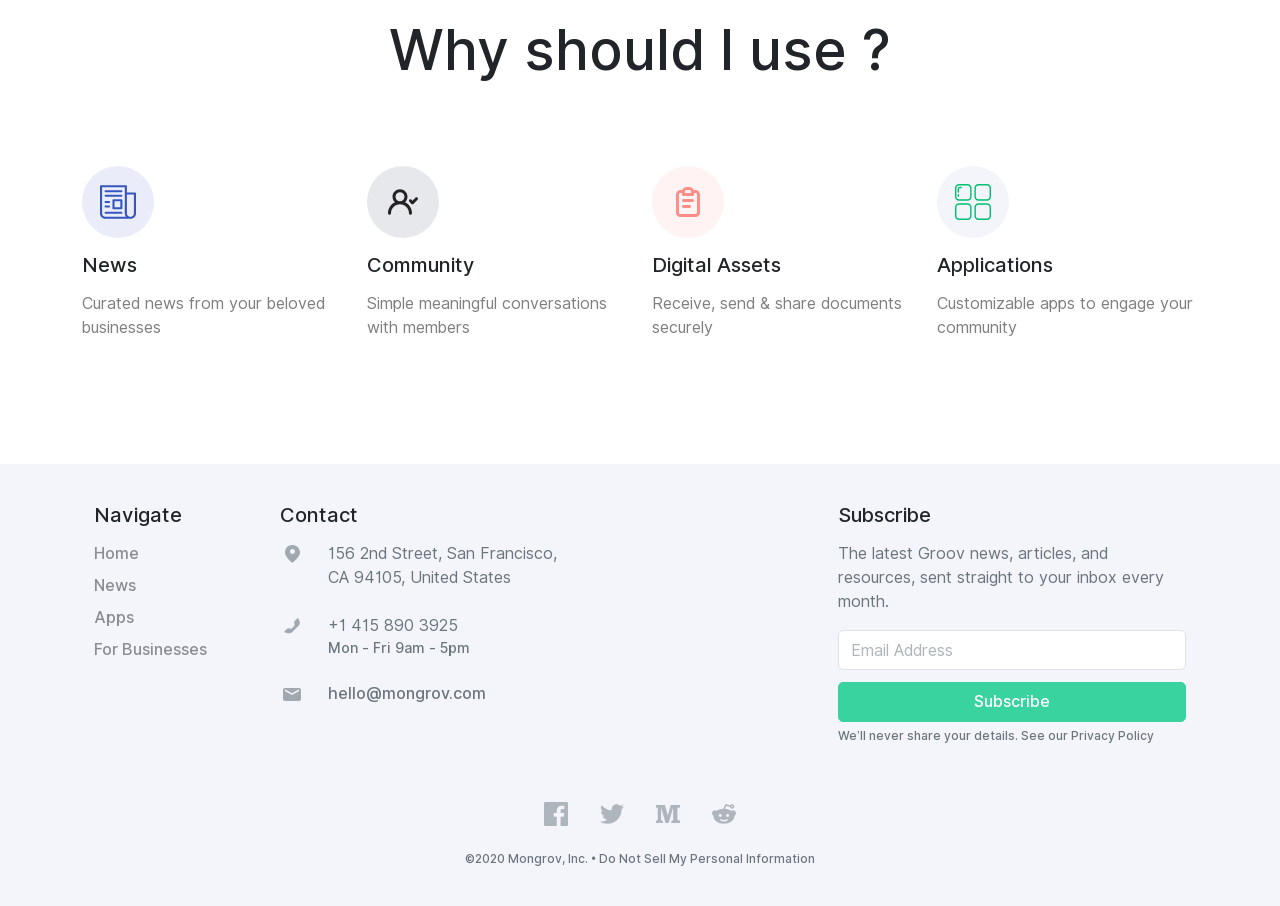
==== commit ae8b41b0: "Apps page and Poll worker page added" ====
--- a/index.html
+++ b/index.html
@@ -60,6 +60,9 @@
                 </li>
                 <li class="nav-item dropdown">
                   <a href="news.html" class="nav-link dropdown-toggle" data-toggle="dropdown-grid" aria-expanded="false" aria-haspopup="true">News</a>
+                </li>
+                <li class="nav-item dropdown">
+                  <a href="apps.html" class="nav-link dropdown-toggle" data-toggle="dropdown-grid" aria-expanded="false" aria-haspopup="true">Apps</a>
                 </li>
                 
                 <li class="nav-item dropdown">
@@ -150,7 +153,7 @@
       <div class="container">
         <h2 class="display-4 mx-xl-6 text-center">Why should I use ? </h2>
         <div class="row mt-4 pt-5 text-center text-md-left">
-            <div class="col-md-4 mb-2" data-aos="fade-up" data-aos-delay="300">
+            <div class="col-md-3 mb-2" data-aos="fade-up" data-aos-delay="300">
                     <div class="icon-round m-auto ml-md-0 icon bg-primary">
                       <svg class="icon" width="58" height="58" id="Capa_1" enable-background="new 0 0 512 512"  viewBox="0 0 512 512"  xmlns="http://www.w3.org/2000/svg"><g><path d="m497 121h-114v-89c0-8.284-6.716-15-15-15h-353c-8.284 0-15 6.716-15 15v388c0 41.355 33.645 75 75 75h362c41.355 0 75-33.645 75-75v-284c0-8.284-6.716-15-15-15zm-422 344c-24.813 0-45-20.187-45-45v-373h323c0 396.466-.189 374.424.344 380.077 1.304 13.906 6.49 27.019 14.691 37.923zm407-45c0 24.813-20.187 45-45 45-3.366 0-5.695 0-9 0-24.813 0-45-20.187-45-45v-269h99z"/><path d="m304 89h-224c-8.284 0-15 6.716-15 15s6.716 15 15 15h224c8.284 0 15-6.716 15-15s-6.716-15-15-15z"/><path d="m304 153h-224c-8.284 0-15 6.716-15 15s6.716 15 15 15h224c8.284 0 15-6.716 15-15s-6.716-15-15-15z"/><path d="m304 393h-224c-8.284 0-15 6.716-15 15s6.716 15 15 15h224c8.284 0 15-6.716 15-15s-6.716-15-15-15z"/><path d="m304 217h-112c-8.284 0-15 6.716-15 15v112c0 8.284 6.716 15 15 15h112c8.284 0 15-6.716 15-15v-112c0-8.284-6.716-15-15-15zm-15 112h-82v-82h82z"/><path d="m80 271h48c8.284 0 15-6.716 15-15s-6.716-15-15-15h-48c-8.284 0-15 6.716-15 15s6.716 15 15 15z"/><path d="m80 335h48c8.284 0 15-6.716 15-15s-6.716-15-15-15h-48c-8.284 0-15 6.716-15 15s6.716 15 15 15z"/></g></svg>
                     </div>
@@ -159,7 +162,7 @@
                       Curated news from your beloved businesses
                     </p>
             </div>
-          <div class="col-md-4 mb-2" data-aos="fade-up" data-aos-delay="100">
+          <div class="col-md-3 mb-2" data-aos="fade-up" data-aos-delay="100">
             <div class="icon-round  m-auto ml-md-0 icon bg-primary-3">
                 <svg class="icon" width="58" height="58" viewBox="0 0 24 24" version="1.1" xmlns="http://www.w3.org/2000/svg" xmlns:xlink="http://www.w3.org/1999/xlink" xml:space="preserve" xmlns:serif="http://www.serif.com/" style="fill-rule:evenodd;clip-rule:evenodd;stroke-linejoin:round;stroke-miterlimit:1.41421;">
                     <path d="M13.3,12.22C14.379,11.286 15,9.927 15,8.5C15,5.757 12.743,3.5 10,3.5C7.257,3.5 5,5.757 5,8.5C5,9.927 5.621,11.286 6.7,12.22C3.846,13.512 2.003,16.367 2,19.5C2,20.049 2.451,20.5 3,20.5C3.549,20.5 4,20.049 4,19.5C4,16.208 6.708,13.5 10,13.5C13.292,13.5 16,16.208 16,19.5C16,20.049 16.451,20.5 17,20.5C17.549,20.5 18,20.049 18,19.5C17.997,16.367 16.154,13.512 13.3,12.22ZM10,11.5C8.354,11.5 7,10.146 7,8.5C7,6.854 8.354,5.5 10,5.5C11.646,5.5 13,6.854 13,8.5C13,10.146 11.646,11.5 10,11.5ZM21.71,9.13C21.522,8.941 21.267,8.834 21,8.834C20.733,8.834 20.478,8.941 20.29,9.13L18.29,11.13L17.67,10.5C17.482,10.311 17.227,10.204 16.96,10.204C16.693,10.204 16.438,10.311 16.25,10.5C15.865,10.887 15.865,11.523 16.25,11.91L17.59,13.25C17.977,13.635 18.613,13.635 19,13.25L21.67,10.58C21.881,10.39 22.002,10.12 22.002,9.836C22.002,9.571 21.897,9.317 21.71,9.13Z" style="fill:rgb(36, 36, 36);fill-rule:nonzero;"></path>
@@ -170,7 +173,7 @@
               Simple meaningful conversations with members
             </p>
           </div>
-          <div class="col-md-4 mb-2" data-aos="fade-up" data-aos-delay="200">
+          <div class="col-md-3 mb-2" data-aos="fade-up" data-aos-delay="200">
             <div class="icon-round m-auto ml-md-0 icon bg-primary-2">
               <svg class="icon" width="58" height="58" viewBox="0 0 24 24" version="1.1" xmlns="http://www.w3.org/2000/svg" xmlns:xlink="http://www.w3.org/1999/xlink" xml:space="preserve" xmlns:serif="http://www.serif.com/" style="fill-rule:evenodd;clip-rule:evenodd;stroke-linejoin:round;stroke-miterlimit:1.41421;">
                 <path d="M13,14L9,14C8.451,14 8,14.451 8,15C8,15.549 8.451,16 9,16L13,16C13.549,16 14,15.549 14,15C14,14.451 13.549,14 13,14ZM17,4L15.82,4C15.398,2.807 14.265,2.004 13,2L11,2C9.735,2.004 8.602,2.807 8.18,4L7,4C5.354,4 4,5.354 4,7L4,19C4,20.646 5.354,22 7,22L17,22C18.646,22 20,20.646 20,19L20,7C20,5.354 18.646,4 17,4ZM10,5C10,4.451 10.451,4 11,4L13,4C13.549,4 14,4.451 14,5L14,6L10,6L10,5ZM18,19C18,19.549 17.549,20 17,20L7,20C6.451,20 6,19.549 6,19L6,7C6,6.451 6.451,6 7,6L8,6L8,7C8,7.549 8.451,8 9,8L15,8C15.549,8 16,7.549 16,7L16,6L17,6C17.549,6 18,6.451 18,7L18,19ZM15,10L9,10C8.451,10 8,10.451 8,11C8,11.549 8.451,12 9,12L15,12C15.549,12 16,11.549 16,11C16,10.451 15.549,10 15,10Z" style="fill:#FF8E88; fill-rule: nonzero"></path>
@@ -179,6 +182,52 @@
             <h5 class="mt-2">Digital Assets</h5>
             <p class="text-black-50">
                 Receive, send & share documents securely
+            </p>
+          </div>
+
+          <div class="col-md-3 mb-2" data-aos="fade-up" data-aos-delay="200">
+            <div class="icon-round m-auto ml-md-0 icon bg-primary-alt">
+              <svg class="icon" version="1.1" id="Layer_1" xmlns="http://www.w3.org/2000/svg" xmlns:xlink="http://www.w3.org/1999/xlink" x="0px" y="0px"
+	 viewBox="0 0 502 502" style="enable-background:new 0 0 502 502;" xml:space="preserve">
+<g>
+	<g>
+		<path d="M176.062,232.224H54.963C24.656,232.224,0,207.567,0,177.261V56.162C0,25.855,24.656,1.199,54.963,1.199h121.099
+			c30.307,0,54.963,24.656,54.963,54.963v121.099C231.025,207.567,206.369,232.224,176.062,232.224z M54.963,21.199
+			C35.684,21.199,20,36.884,20,56.162v121.099c0,19.278,15.684,34.963,34.963,34.963h121.099c19.279,0,34.963-15.685,34.963-34.963
+			V56.162c0-19.278-15.684-34.963-34.963-34.963H54.963z" style="fill:#00c070; fill-rule: nonzero"/>
+	</g>
+	<g>
+		<path d="M46.9,182c-5.523,0-10-4.478-10-10v-23c0-5.522,4.477-10,10-10s10,4.478,10,10v23C56.9,177.522,52.423,182,46.9,182z" style="fill:#00c070; fill-rule: nonzero"/>
+	</g>
+	<g>
+		<path d="M46.9,122c-5.523,0-10-4.478-10-10V65.1c0-14.888,12.112-27,27-27H86c5.523,0,10,4.478,10,10s-4.477,10-10,10H63.9
+			c-3.86,0-7,3.141-7,7V112C56.9,117.522,52.423,122,46.9,122z" style="fill:#00c070; fill-rule: nonzero"/>
+	</g>
+	<g>
+		<path d="M447.037,232.224H325.938c-30.307,0-54.963-24.656-54.963-54.963V56.162c0-30.307,24.656-54.963,54.963-54.963h121.099
+			C477.344,1.199,502,25.855,502,56.162v121.099C502,207.567,477.344,232.224,447.037,232.224z M325.938,21.199
+			c-19.279,0-34.963,15.685-34.963,34.963v121.099c0,19.278,15.684,34.963,34.963,34.963h121.099
+			c19.279,0,34.963-15.685,34.963-34.963V56.162c0-19.278-15.684-34.963-34.963-34.963H325.938z" style="fill:#00c070; fill-rule: nonzero"/>
+	</g>
+	<g>
+		<path d="M176.062,500.801H54.963C24.656,500.801,0,476.145,0,445.838V324.739c0-30.307,24.656-54.963,54.963-54.963h121.099
+			c30.307,0,54.963,24.656,54.963,54.963v121.099C231.025,476.145,206.369,500.801,176.062,500.801z M54.963,289.776
+			C35.684,289.776,20,305.461,20,324.739v121.099c0,19.278,15.684,34.963,34.963,34.963h121.099
+			c19.279,0,34.963-15.685,34.963-34.963V324.739c0-19.278-15.684-34.963-34.963-34.963H54.963z" style="fill:#00c070; fill-rule: nonzero"/>
+	</g>
+	<g>
+		<path d="M447.037,500.801H325.938c-30.307,0-54.963-24.656-54.963-54.963V324.739c0-30.307,24.656-54.963,54.963-54.963h121.099
+			c30.307,0,54.963,24.656,54.963,54.963v121.099C502,476.145,477.344,500.801,447.037,500.801z M325.938,289.776
+			c-19.279,0-34.963,15.685-34.963,34.963v121.099c0,19.278,15.684,34.963,34.963,34.963h121.099
+			c19.279,0,34.963-15.685,34.963-34.963V324.739c0-19.278-15.684-34.963-34.963-34.963H325.938z" style="fill:#00c070; fill-rule: nonzero"/>
+	</g>
+</g>
+
+</svg>
+            </div>
+            <h5 class="mt-2">Applications</h5>
+            <p class="text-black-50">
+              Customizable apps to engage your community
             </p>
           </div>
           
@@ -198,6 +247,9 @@
               </li>
               <li class="nav-item">
                 <a href="news.html" class="nav-link">News</a>
+              </li>
+              <li class="nav-item">
+                <a href="apps.html" class="nav-link">Apps</a>
               </li>
               <li class="nav-item">
                 <a href="for-businesses.html" class="nav-link">For Businesses</a>
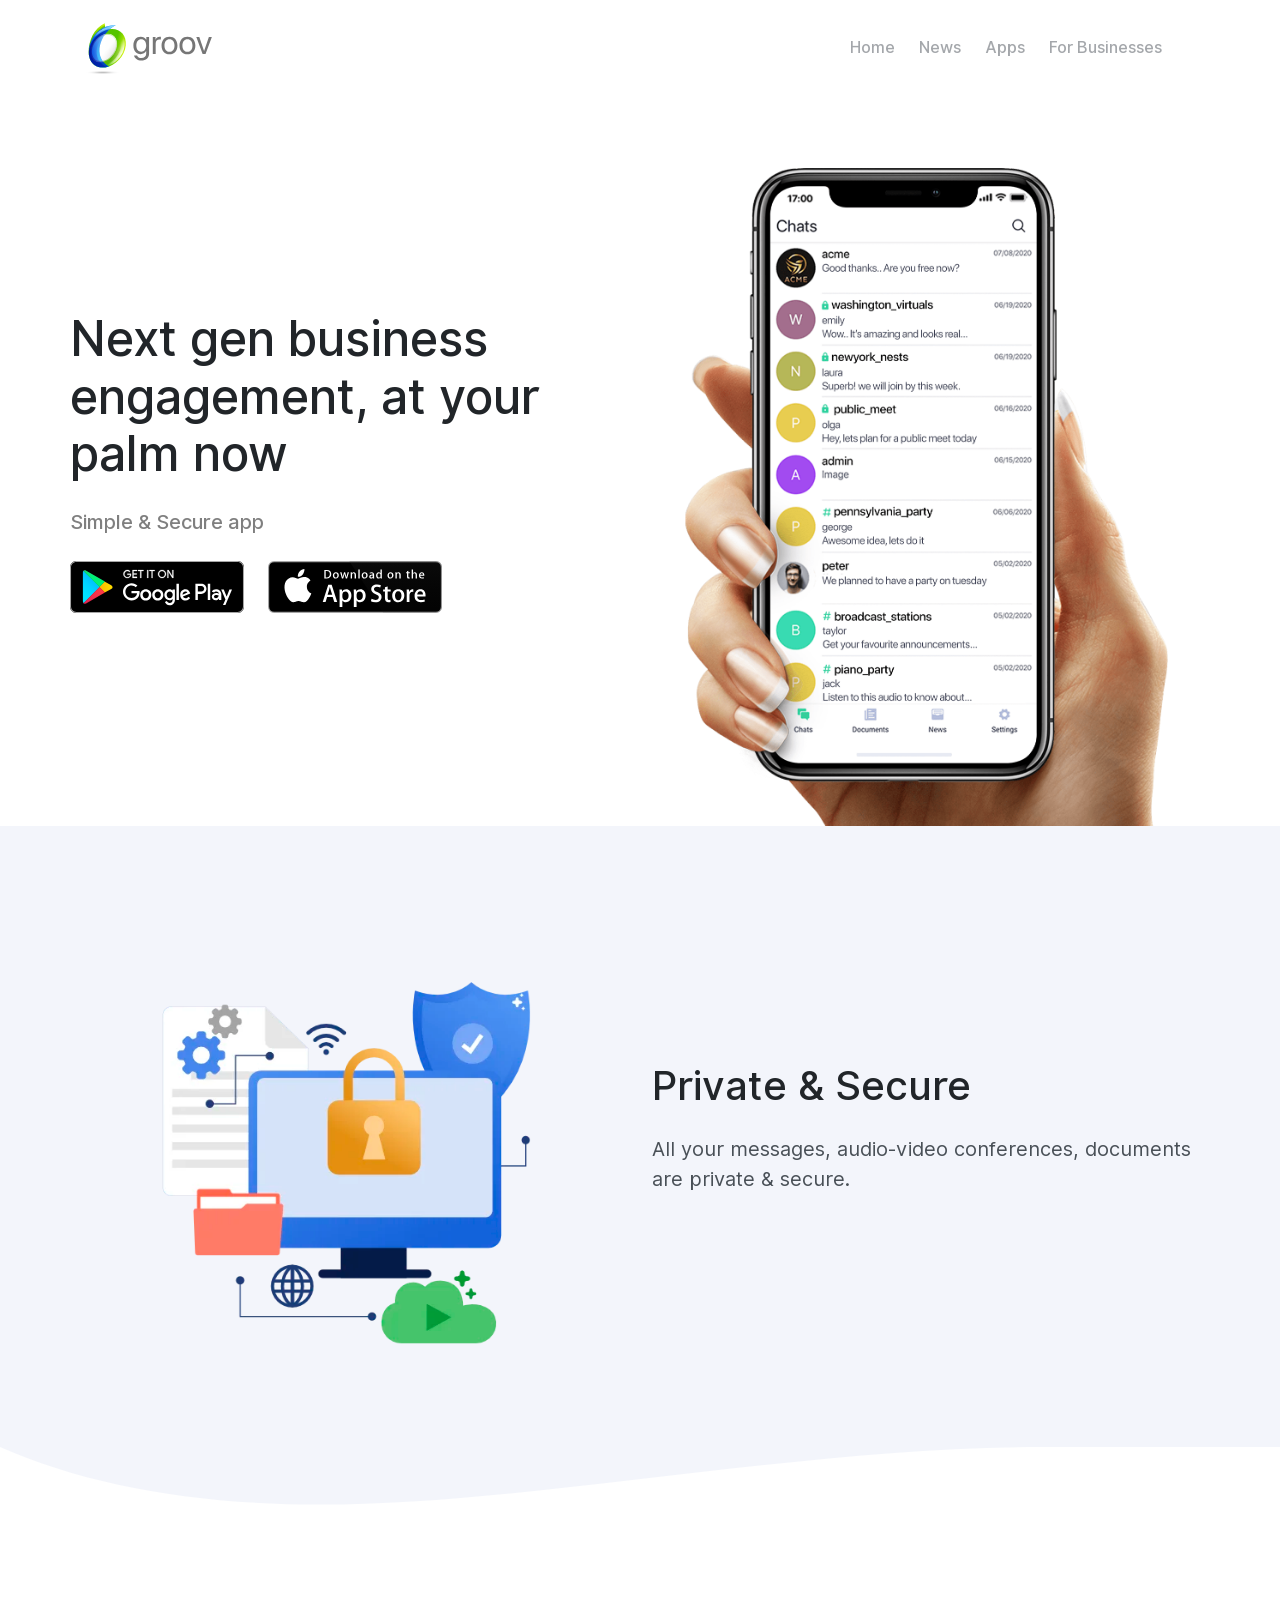
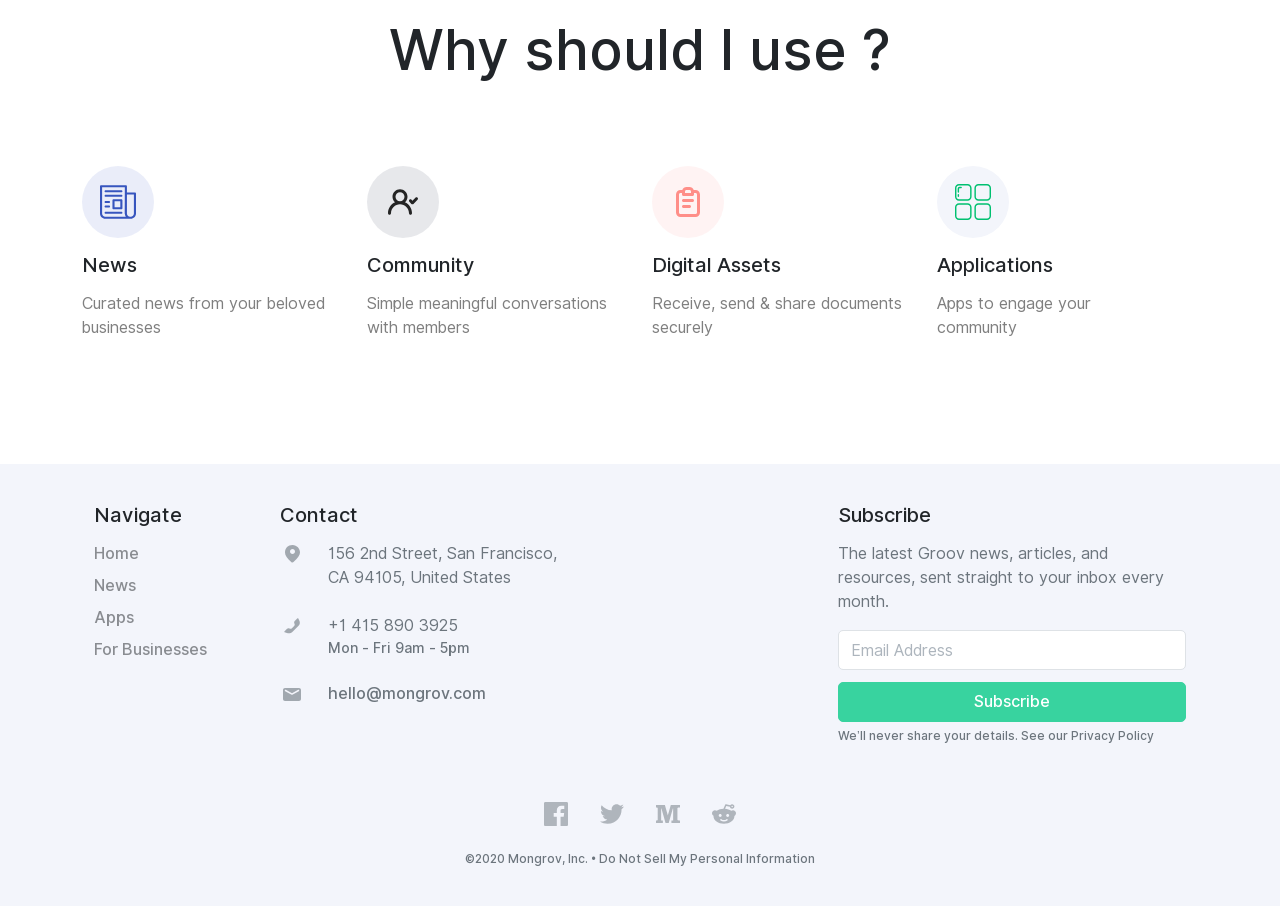
==== commit 4969317f: "Poll worker page screenshots updated" ====
--- a/index.html
+++ b/index.html
@@ -227,7 +227,7 @@
             </div>
             <h5 class="mt-2">Applications</h5>
             <p class="text-black-50">
-              Customizable apps to engage your community
+              Apps to engage your <br> community
             </p>
           </div>
           
